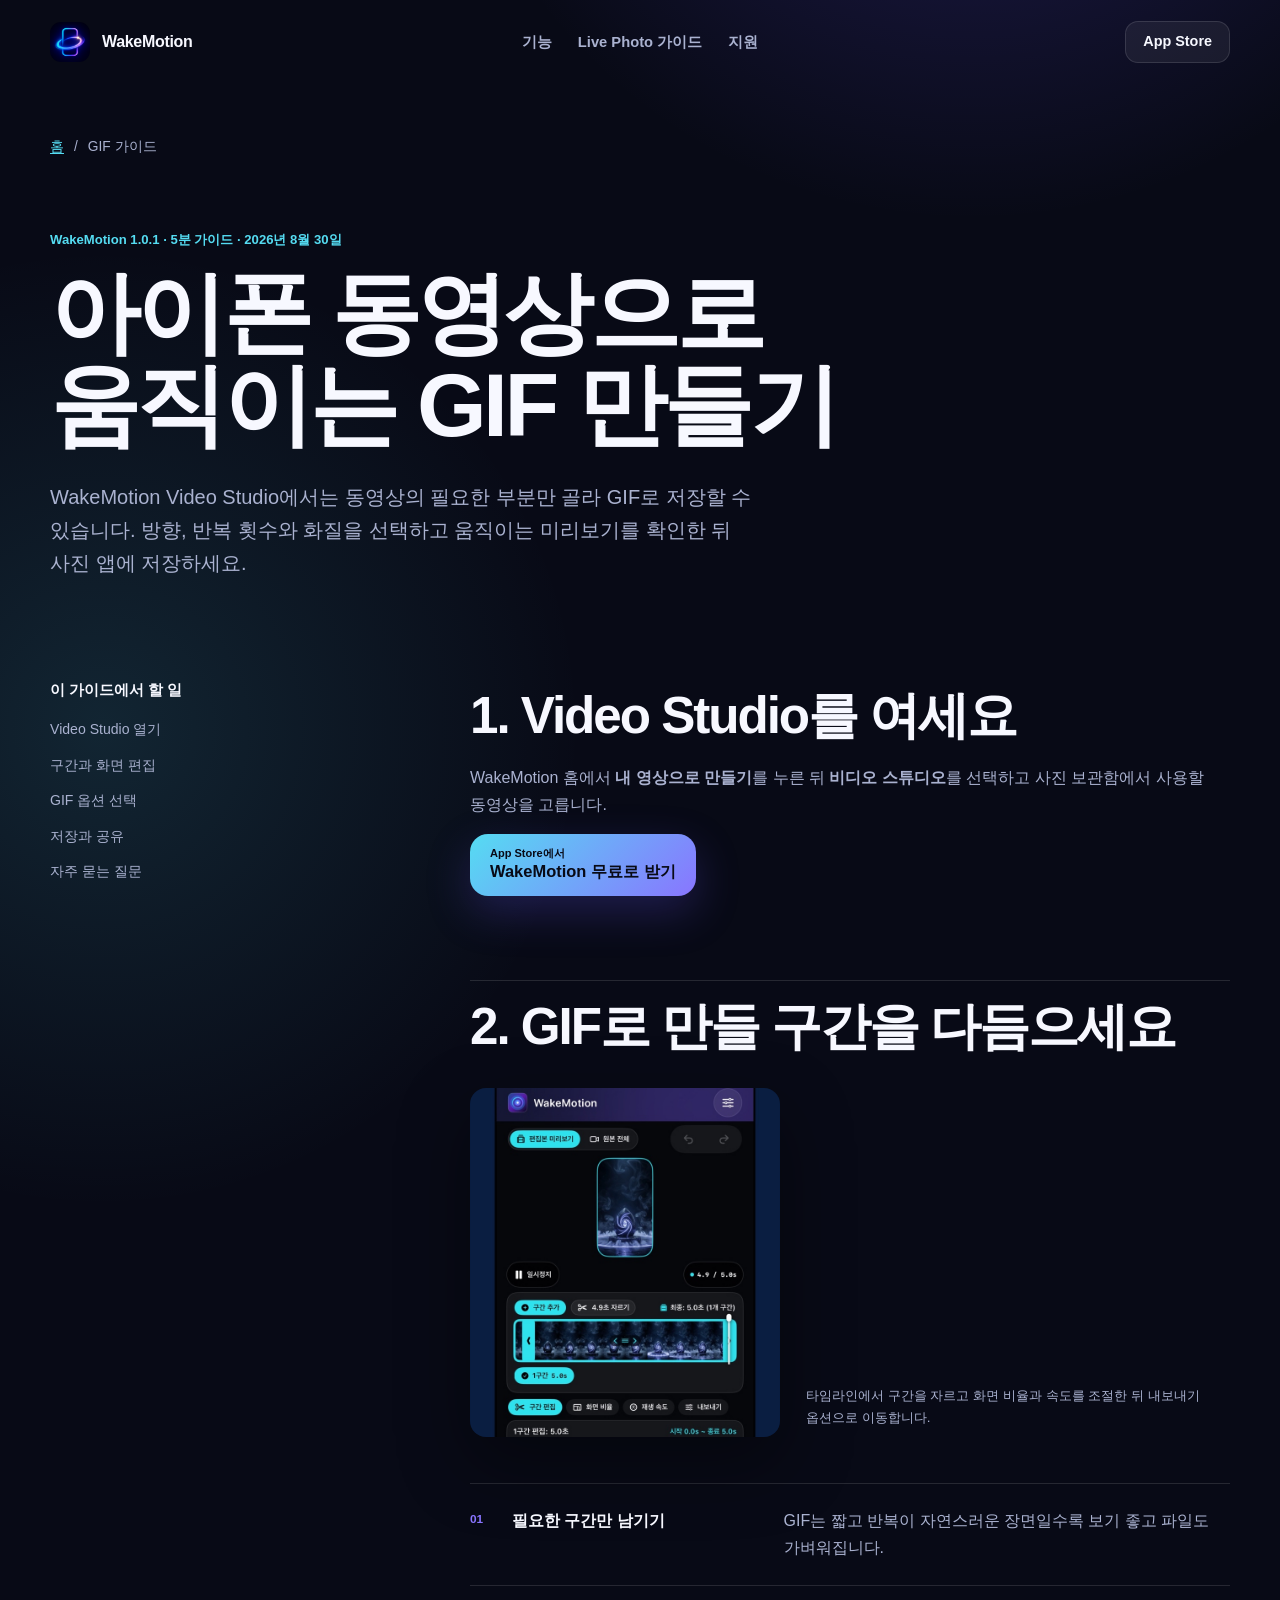
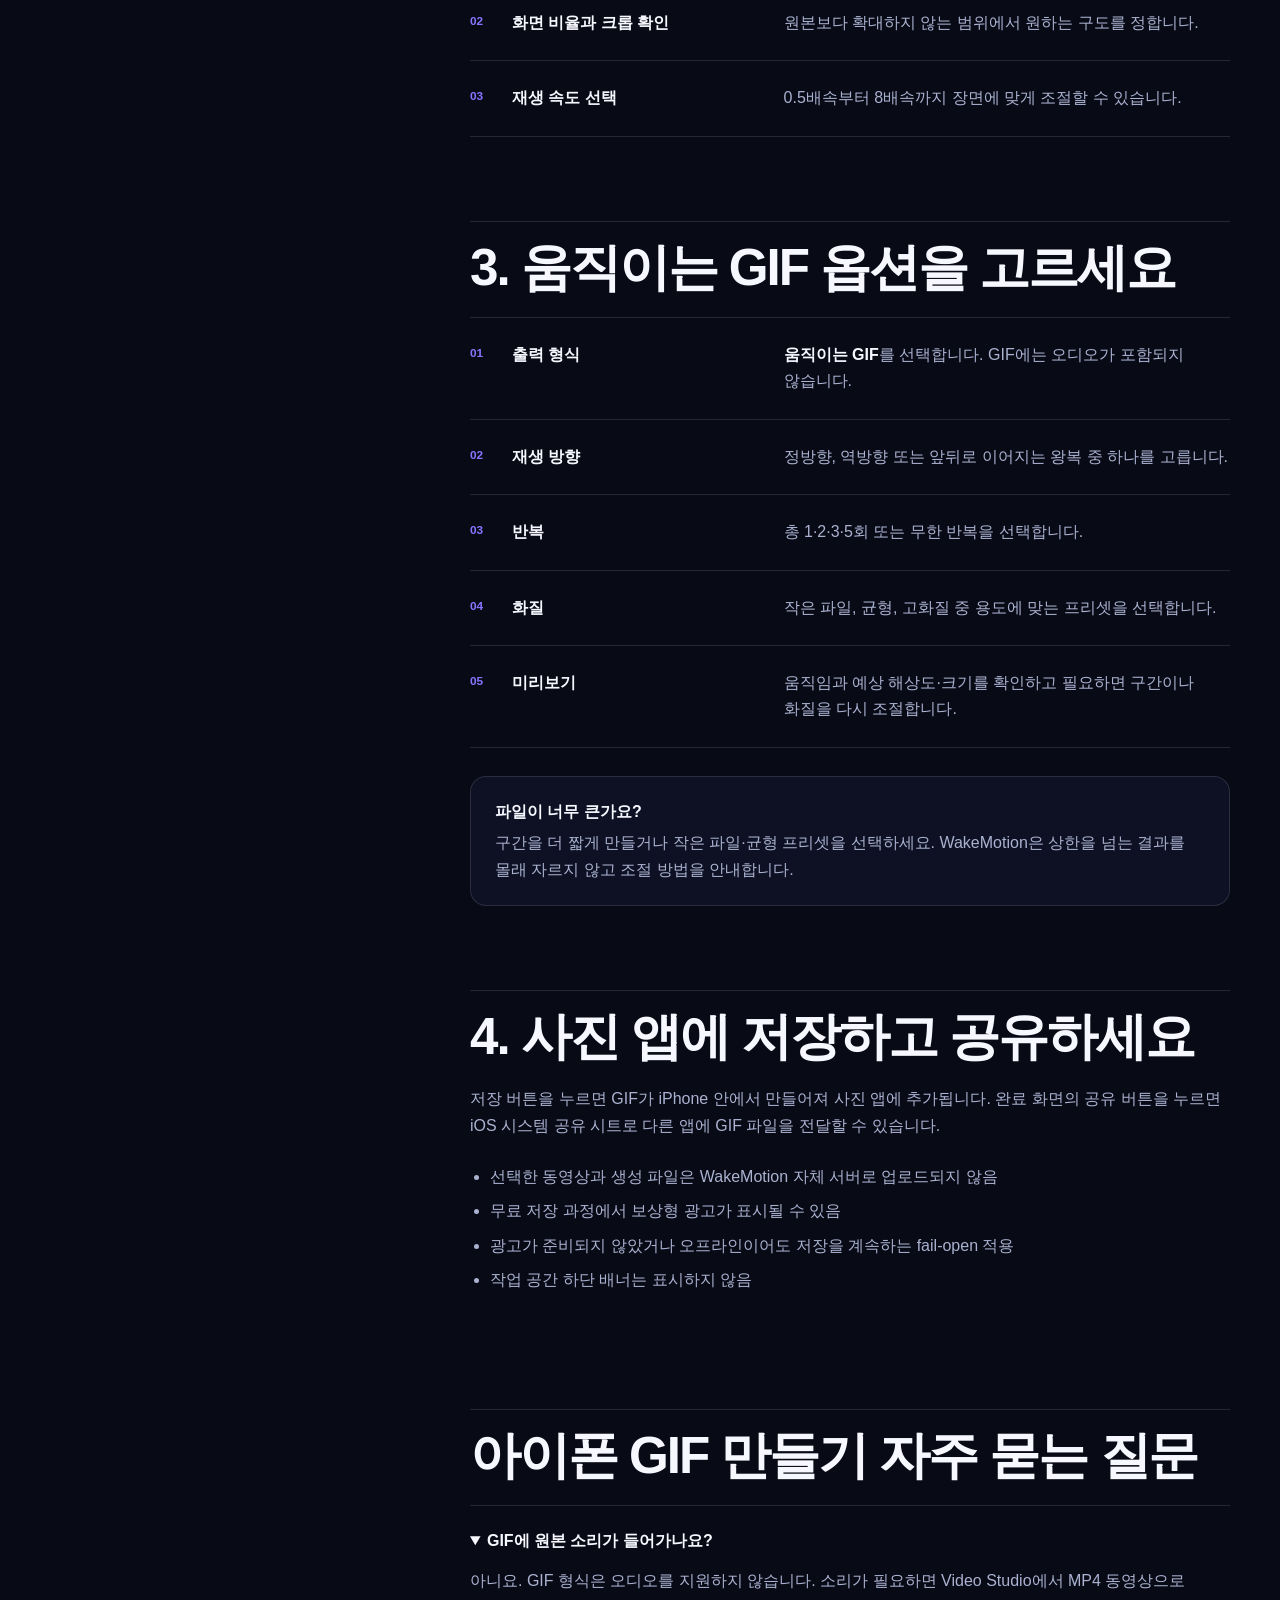
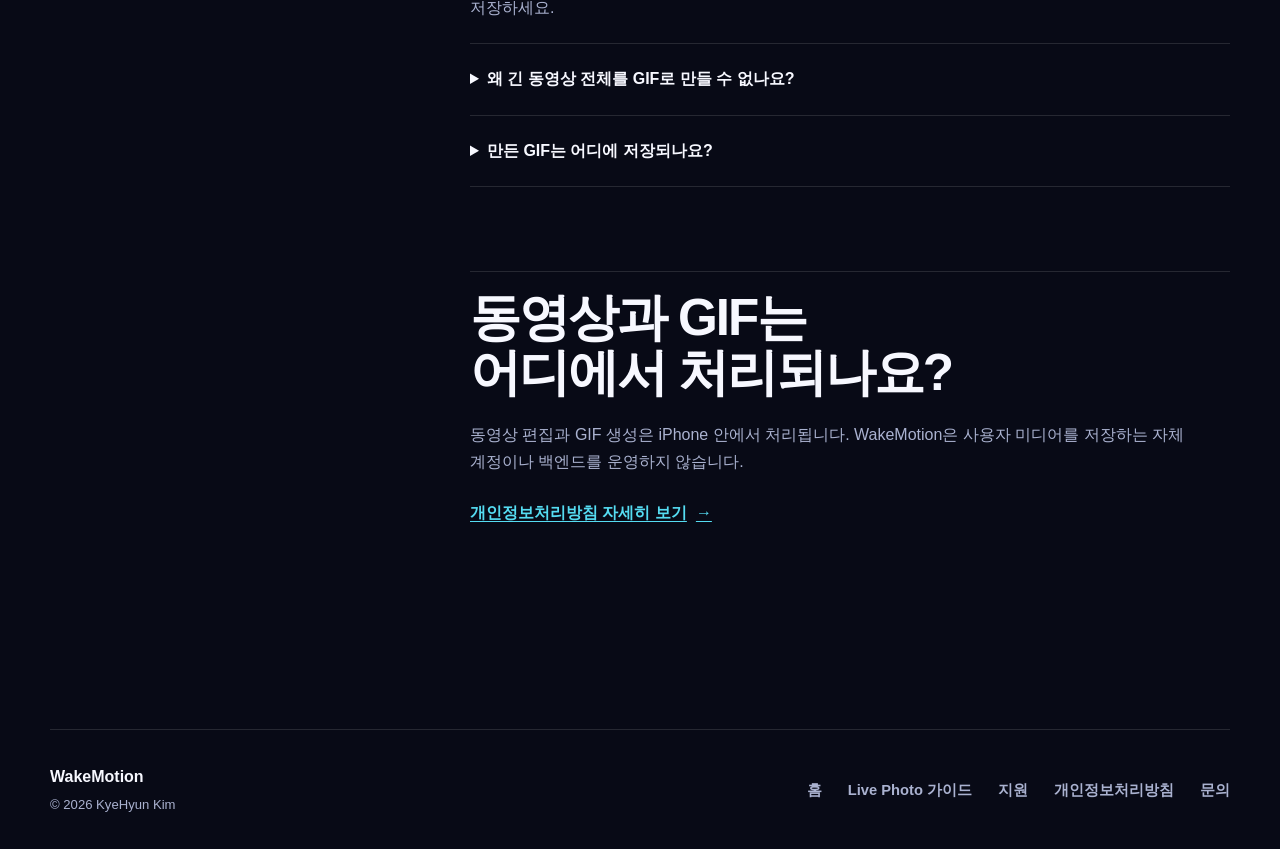
==== guides/video-to-gif.html @ 4be5a7e3 "Publish WakeMotion 1.0.1 GIF guide" ====
<!doctype html>
<html lang="ko">
<head>
  <meta charset="utf-8">
  <meta name="viewport" content="width=device-width, initial-scale=1">
  <meta name="description" content="아이폰 동영상을 움직이는 GIF로 만들고 사진 앱에 저장하는 방법을 알아보세요. WakeMotion에서 구간, 방향, 반복과 화질을 선택할 수 있습니다.">
  <meta name="theme-color" content="#090b18">
  <meta property="og:locale" content="ko_KR">
  <meta property="og:title" content="아이폰 동영상 GIF 만들기와 사진 앱 저장 방법">
  <meta property="og:description" content="동영상 선택부터 GIF 방향·반복·화질 설정과 사진 앱 저장까지, WakeMotion 5분 가이드">
  <meta property="og:type" content="article">
  <meta property="og:url" content="https://smark1024.github.io/guides/video-to-gif.html">
  <meta property="og:image" content="https://smark1024.github.io/assets/09-video-editing-tools.jpg?v=20260830-1">
  <meta name="twitter:card" content="summary_large_image">
  <title>아이폰 동영상 GIF 만들기와 사진 앱 저장 방법 | WakeMotion</title>
  <link rel="canonical" href="https://smark1024.github.io/guides/video-to-gif.html">
  <link rel="icon" href="../assets/wakemotion-icon.png">
  <link rel="stylesheet" href="../styles.css?v=20260829-3">
  <script type="application/ld+json">
  {
    "@context": "https://schema.org",
    "@type": "HowTo",
    "name": "아이폰 동영상으로 움직이는 GIF 만들기",
    "description": "WakeMotion Video Studio에서 아이폰 동영상의 구간, 방향, 반복과 화질을 선택해 GIF로 저장하는 과정",
    "totalTime": "PT5M",
    "tool": [{"@type": "HowToTool", "name": "WakeMotion 1.0.1 이상 iPhone 앱"}],
    "step": [
      {"@type": "HowToStep", "name": "Video Studio 열기", "text": "WakeMotion 홈에서 내 영상으로 만들기와 Video Studio를 차례로 선택합니다."},
      {"@type": "HowToStep", "name": "동영상 구간 편집", "text": "GIF로 만들 구간을 정하고 화면 비율과 속도를 조절합니다."},
      {"@type": "HowToStep", "name": "GIF 옵션 선택", "text": "움직이는 GIF를 고른 뒤 정방향, 역방향 또는 왕복과 반복 횟수, 화질을 선택합니다."},
      {"@type": "HowToStep", "name": "미리보기 확인", "text": "움직이는 미리보기와 예상 해상도, 파일 크기를 확인합니다."},
      {"@type": "HowToStep", "name": "사진 앱 저장", "text": "GIF를 사진 앱에 저장하고 필요하면 시스템 공유 시트로 전달합니다."}
    ]
  }
  </script>
</head>
<body class="guide-page">
  <a class="skip-link" href="#main">본문으로 건너뛰기</a>

  <header class="site-header">
    <a class="brand" href="../index.html" aria-label="WakeMotion 홈">
      <img src="../assets/wakemotion-icon.png" width="40" height="40" alt="">
      <span>WakeMotion</span>
    </a>
    <nav aria-label="주요 메뉴">
      <a href="../index.html#features">기능</a>
      <a href="video-to-live-photo.html">Live Photo 가이드</a>
      <a href="https://smark1024.github.io/wakemotion-support/">지원</a>
    </nav>
    <a class="store-link store-link--header" href="https://apps.apple.com/app/apple-store/id6801759823?pt=129313809&amp;ct=gif_update_101&amp;mt=8" aria-label="App Store에서 WakeMotion 보기">App Store</a>
  </header>

  <main id="main" class="guide-main">
    <nav class="breadcrumbs" aria-label="현재 위치">
      <a href="../index.html">홈</a><span aria-hidden="true">/</span><span>GIF 가이드</span>
    </nav>

    <article>
      <header class="guide-hero">
        <p class="guide-meta">WakeMotion 1.0.1 · 5분 가이드 · 2026년 8월 30일</p>
        <h1>아이폰 동영상으로 움직이는 GIF 만들기</h1>
        <p>WakeMotion Video Studio에서는 동영상의 필요한 부분만 골라 GIF로 저장할 수 있습니다. 방향, 반복 횟수와 화질을 선택하고 움직이는 미리보기를 확인한 뒤 사진 앱에 저장하세요.</p>
      </header>

      <div class="guide-layout">
        <aside class="guide-toc" aria-label="가이드 목차">
          <strong>이 가이드에서 할 일</strong>
          <ol>
            <li><a href="#start">Video Studio 열기</a></li>
            <li><a href="#edit">구간과 화면 편집</a></li>
            <li><a href="#options">GIF 옵션 선택</a></li>
            <li><a href="#save">저장과 공유</a></li>
            <li><a href="#faq">자주 묻는 질문</a></li>
          </ol>
        </aside>

        <div class="guide-content">
          <section id="start">
            <h2>1. Video Studio를 여세요</h2>
            <p>WakeMotion 홈에서 <strong>내 영상으로 만들기</strong>를 누른 뒤 <strong>비디오 스튜디오</strong>를 선택하고 사진 보관함에서 사용할 동영상을 고릅니다.</p>
            <a class="store-link store-link--primary guide-store-link" href="https://apps.apple.com/app/apple-store/id6801759823?pt=129313809&amp;ct=gif_update_101&amp;mt=8">
              <span class="store-link-kicker">App Store에서</span>
              <strong>WakeMotion 무료로 받기</strong>
            </a>
          </section>

          <section id="edit">
            <h2>2. GIF로 만들 구간을 다듬으세요</h2>
            <figure class="guide-figure guide-figure--wide">
              <img src="../assets/09-video-editing-tools.jpg?v=20260830-1" width="736" height="828" loading="lazy" alt="WakeMotion Video Studio에서 동영상 구간을 자르고 편집하는 화면">
              <figcaption>타임라인에서 구간을 자르고 화면 비율과 속도를 조절한 뒤 내보내기 옵션으로 이동합니다.</figcaption>
            </figure>
            <ol class="guide-steps">
              <li><strong>필요한 구간만 남기기</strong><span>GIF는 짧고 반복이 자연스러운 장면일수록 보기 좋고 파일도 가벼워집니다.</span></li>
              <li><strong>화면 비율과 크롭 확인</strong><span>원본보다 확대하지 않는 범위에서 원하는 구도를 정합니다.</span></li>
              <li><strong>재생 속도 선택</strong><span>0.5배속부터 8배속까지 장면에 맞게 조절할 수 있습니다.</span></li>
            </ol>
          </section>

          <section id="options">
            <h2>3. 움직이는 GIF 옵션을 고르세요</h2>
            <ol class="guide-steps">
              <li><strong>출력 형식</strong><span><strong>움직이는 GIF</strong>를 선택합니다. GIF에는 오디오가 포함되지 않습니다.</span></li>
              <li><strong>재생 방향</strong><span>정방향, 역방향 또는 앞뒤로 이어지는 왕복 중 하나를 고릅니다.</span></li>
              <li><strong>반복</strong><span>총 1·2·3·5회 또는 무한 반복을 선택합니다.</span></li>
              <li><strong>화질</strong><span>작은 파일, 균형, 고화질 중 용도에 맞는 프리셋을 선택합니다.</span></li>
              <li><strong>미리보기</strong><span>움직임과 예상 해상도·크기를 확인하고 필요하면 구간이나 화질을 다시 조절합니다.</span></li>
            </ol>
            <div class="guide-note"><strong>파일이 너무 큰가요?</strong><p>구간을 더 짧게 만들거나 작은 파일·균형 프리셋을 선택하세요. WakeMotion은 상한을 넘는 결과를 몰래 자르지 않고 조절 방법을 안내합니다.</p></div>
          </section>

          <section id="save">
            <h2>4. 사진 앱에 저장하고 공유하세요</h2>
            <p>저장 버튼을 누르면 GIF가 iPhone 안에서 만들어져 사진 앱에 추가됩니다. 완료 화면의 공유 버튼을 누르면 iOS 시스템 공유 시트로 다른 앱에 GIF 파일을 전달할 수 있습니다.</p>
            <ul class="check-list">
              <li>선택한 동영상과 생성 파일은 WakeMotion 자체 서버로 업로드되지 않음</li>
              <li>무료 저장 과정에서 보상형 광고가 표시될 수 있음</li>
              <li>광고가 준비되지 않았거나 오프라인이어도 저장을 계속하는 fail-open 적용</li>
              <li>작업 공간 하단 배너는 표시하지 않음</li>
            </ul>
          </section>

          <section id="faq">
            <h2>아이폰 GIF 만들기 자주 묻는 질문</h2>
            <details open>
              <summary>GIF에 원본 소리가 들어가나요?</summary>
              <p>아니요. GIF 형식은 오디오를 지원하지 않습니다. 소리가 필요하면 Video Studio에서 MP4 동영상으로 저장하세요.</p>
            </details>
            <details>
              <summary>왜 긴 동영상 전체를 GIF로 만들 수 없나요?</summary>
              <p>긴 GIF는 프레임 수와 파일 크기가 빠르게 커집니다. WakeMotion은 안정적인 온디바이스 처리를 위해 편집 결과를 최대 6초로 제한하고 예상 크기 상한을 확인합니다.</p>
            </details>
            <details>
              <summary>만든 GIF는 어디에 저장되나요?</summary>
              <p>iPhone 사진 앱에 저장됩니다. 저장 완료 화면에서 공유 시트를 열어 메시지나 지원하는 SNS 앱으로 전달할 수도 있습니다.</p>
            </details>
          </section>

          <section class="privacy-summary" aria-labelledby="privacy-title">
            <h2 id="privacy-title">동영상과 GIF는 어디에서 처리되나요?</h2>
            <p>동영상 편집과 GIF 생성은 iPhone 안에서 처리됩니다. WakeMotion은 사용자 미디어를 저장하는 자체 계정이나 백엔드를 운영하지 않습니다.</p>
            <a href="https://smark1024.github.io/wakemotion-support/privacy.html">개인정보처리방침 자세히 보기 <span aria-hidden="true">→</span></a>
          </section>
        </div>
      </div>
    </article>
  </main>

  <footer>
    <div class="footer-brand"><strong>WakeMotion</strong><span>© 2026 KyeHyun Kim</span></div>
    <nav aria-label="법률 및 지원">
      <a href="../index.html">홈</a>
      <a href="video-to-live-photo.html">Live Photo 가이드</a>
      <a href="https://smark1024.github.io/wakemotion-support/">지원</a>
      <a href="https://smark1024.github.io/wakemotion-support/privacy.html">개인정보처리방침</a>
      <a href="mailto:wakemotion.support@gmail.com">문의</a>
    </nav>
  </footer>
</body>
</html>
---- styles.css ----
:root {
  color-scheme: dark;
  --canvas: #080a16;
  --surface: #11152a;
  --surface-strong: #171c38;
  --text: #f7f8ff;
  --muted: #aab2d0;
  --line: rgba(255, 255, 255, 0.12);
  --cyan: #55dcf2;
  --violet: #8975ff;
  --violet-deep: #6653f2;
  --max: 1180px;
  --radius: 16px;
}

* { box-sizing: border-box; }

html {
  scroll-behavior: smooth;
  scroll-padding-top: 88px;
}

body {
  min-width: 320px;
  margin: 0;
  overflow-x: hidden;
  background:
    radial-gradient(circle at 76% -8%, rgba(104, 83, 255, 0.28), transparent 34rem),
    radial-gradient(circle at 8% 18%, rgba(85, 220, 242, 0.13), transparent 30rem),
    var(--canvas);
  color: var(--text);
  font-family: -apple-system, BlinkMacSystemFont, "Apple SD Gothic Neo", "Noto Sans KR", sans-serif;
  line-height: 1.65;
  word-break: keep-all;
}

img { display: block; max-width: 100%; height: auto; }
a { color: inherit; text-underline-offset: 0.18em; }
p, h1, h2, h3 { margin-top: 0; }
h1, h2, h3 { text-wrap: balance; }
p, li, a { overflow-wrap: anywhere; }

::selection {
  background: rgba(85, 220, 242, 0.28);
  color: var(--text);
}

* {
  scrollbar-color: var(--violet) var(--surface);
  scrollbar-width: thin;
}

.skip-link {
  position: fixed;
  z-index: 100;
  top: 8px;
  left: 8px;
  padding: 10px 14px;
  border-radius: 10px;
  background: white;
  color: #080a16;
  font-weight: 750;
  transform: translateY(-150%);
}

.skip-link:focus { transform: translateY(0); }

.site-header,
main,
footer {
  width: min(calc(100% - 40px), var(--max));
  margin-inline: auto;
}

.site-header {
  position: relative;
  z-index: 20;
  min-height: 84px;
  display: grid;
  grid-template-columns: 1fr auto 1fr;
  align-items: center;
  gap: 24px;
}

.brand {
  display: inline-flex;
  width: max-content;
  align-items: center;
  gap: 12px;
  font-weight: 780;
  letter-spacing: -0.02em;
  text-decoration: none;
}

.brand img { border-radius: 11px; }

.site-header nav,
footer nav {
  display: flex;
  align-items: center;
  gap: 26px;
}

.site-header nav a,
footer nav a,
.text-link {
  color: var(--muted);
  font-size: 0.92rem;
  font-weight: 650;
  text-decoration: none;
}

.site-header nav a:hover,
.site-header nav a:focus-visible,
footer nav a:hover,
footer nav a:focus-visible,
.text-link:hover,
.text-link:focus-visible { color: var(--text); }

.breadcrumbs a:hover,
.breadcrumbs a:focus-visible,
.privacy-summary a:hover,
.privacy-summary a:focus-visible { color: var(--text); }

.store-link {
  display: inline-flex;
  align-items: center;
  justify-content: center;
  text-decoration: none;
}

.store-link--header {
  justify-self: end;
  min-height: 42px;
  padding: 0 17px;
  border: 1px solid var(--line);
  border-radius: 13px;
  background: rgba(255, 255, 255, 0.06);
  font-size: 0.9rem;
  font-weight: 750;
}

.store-link--header:hover,
.store-link--header:focus-visible {
  border-color: rgba(85, 220, 242, 0.55);
  background: rgba(85, 220, 242, 0.1);
}

.store-link--primary {
  min-width: 206px;
  min-height: 62px;
  flex-direction: column;
  align-items: flex-start;
  padding: 10px 20px;
  border-radius: 18px;
  background: linear-gradient(135deg, var(--cyan), var(--violet));
  box-shadow: 0 16px 44px rgba(101, 83, 242, 0.25);
  color: #080a16;
}

.store-link--primary:hover,
.store-link--primary:focus-visible {
  background: linear-gradient(135deg, #7ee7f7, #a493ff);
  box-shadow: 0 20px 52px rgba(101, 83, 242, 0.34);
}

.store-link-kicker {
  font-size: 0.69rem;
  font-weight: 700;
  line-height: 1.2;
}

.store-link--primary strong {
  font-size: 1.03rem;
  line-height: 1.45;
}

.hero {
  min-height: 690px;
  display: grid;
  grid-template-columns: minmax(0, 0.93fr) minmax(420px, 0.87fr);
  align-items: center;
  gap: clamp(48px, 8vw, 110px);
  padding: 68px 0 92px;
}

.hero-copy { position: relative; z-index: 2; min-width: 0; }

h1 {
  max-width: 720px;
  margin-bottom: 27px;
  font-size: clamp(3.25rem, 7vw, 6.25rem);
  line-height: 0.99;
  letter-spacing: -0.04em;
}

h2 {
  margin-bottom: 20px;
  font-size: clamp(2.15rem, 4.2vw, 4.15rem);
  line-height: 1.08;
  letter-spacing: -0.04em;
}

h3 {
  margin-bottom: 12px;
  font-size: 1.22rem;
  line-height: 1.3;
  letter-spacing: -0.025em;
}

.hero-lead {
  max-width: 600px;
  margin-bottom: 31px;
  color: var(--muted);
  font-size: clamp(1.03rem, 2vw, 1.24rem);
}

.hero-route {
  width: max-content;
  max-width: 100%;
  margin-bottom: 18px;
  color: var(--cyan);
  font-size: 0.82rem;
  font-weight: 760;
}

.mobile-break { display: none; }

.hero-actions {
  display: flex;
  align-items: center;
  gap: 24px;
}

.hero-note {
  margin: 18px 0 0;
  color: #858fad;
  font-size: 0.8rem;
}

.hero-visual {
  position: relative;
  height: 650px;
  isolation: isolate;
}

.hero-visual::before {
  content: "";
  position: absolute;
  z-index: -1;
  inset: 14% 0 7% 7%;
  border-radius: 50%;
  background: rgba(100, 86, 255, 0.22);
  filter: blur(65px);
}

.phone-shot {
  position: absolute;
  margin: 0;
  overflow: hidden;
  border: 1px solid rgba(255, 255, 255, 0.18);
  border-radius: 34px;
  background: #11152a;
  box-shadow: 0 36px 90px rgba(0, 0, 0, 0.5);
}

.phone-shot img { width: 100%; height: 100%; object-fit: cover; }

.phone-shot--front {
  z-index: 2;
  width: min(79%, 365px);
  height: 100%;
  right: 0;
  top: 0;
}

.phone-shot--rear {
  z-index: 1;
  width: min(69%, 314px);
  height: 85%;
  left: 0;
  bottom: 1%;
  opacity: 0.64;
  transform: translateX(2%) rotate(-5deg);
}

.trust-row {
  display: grid;
  grid-template-columns: repeat(3, 1fr);
  border-block: 1px solid var(--line);
}

.trust-row p {
  min-height: 124px;
  display: flex;
  flex-direction: column;
  justify-content: center;
  margin: 0;
  padding: 25px 30px;
}

.trust-row p + p { border-left: 1px solid var(--line); }
.trust-row strong { margin-bottom: 4px; font-size: 0.98rem; }
.trust-row span { color: var(--muted); font-size: 0.86rem; }

.section { padding: 116px 0; }
.section-heading { max-width: 820px; margin-bottom: 48px; }
.section-heading > p:last-child { max-width: 660px; color: var(--muted); font-size: 1.03rem; }
.section-heading--compact { margin-bottom: 36px; }

.feature-grid {
  display: grid;
  grid-template-columns: repeat(3, 1fr);
  gap: 15px;
}

.feature-grid article {
  min-height: 210px;
  padding: 30px;
  border: 1px solid var(--line);
  border-radius: var(--radius);
  background: linear-gradient(145deg, rgba(23, 28, 56, 0.9), rgba(13, 17, 34, 0.74));
}

.feature-grid article:nth-child(2) { transform: translateY(24px); }
.feature-grid p { color: var(--muted); }

.spotlight {
  display: grid;
  grid-template-columns: minmax(300px, 0.78fr) minmax(0, 1fr);
  align-items: center;
  gap: clamp(52px, 9vw, 130px);
}

.spotlight-visual {
  max-width: 430px;
  justify-self: center;
  overflow: hidden;
  border: 1px solid var(--line);
  border-radius: 36px;
  box-shadow: 0 38px 90px rgba(0, 0, 0, 0.42);
}

.spotlight-copy > p:not(.eyebrow),
.spotlight-copy li { color: var(--muted); }
.spotlight-copy ul { margin: 28px 0 0; padding-left: 1.2rem; }
.spotlight-copy li + li { margin-top: 10px; }

.steps ol { margin: 0; padding: 0; border-top: 1px solid var(--line); list-style: none; }
.steps li { display: grid; grid-template-columns: 90px 1fr; gap: 20px; padding: 30px 0; border-bottom: 1px solid var(--line); }
.steps li > span { color: var(--violet); font-size: 0.78rem; font-weight: 850; letter-spacing: 0.14em; }
.steps strong { display: block; margin-bottom: 5px; font-size: 1.12rem; }
.steps p { max-width: 760px; margin: 0; color: var(--muted); }

.guide-callout {
  display: grid;
  grid-template-columns: minmax(0, 1fr) auto;
  align-items: end;
  gap: 48px;
  border-block: 1px solid var(--line);
}

.guide-callout h2 {
  max-width: 780px;
  margin-bottom: 14px;
  font-size: clamp(2rem, 4vw, 3.75rem);
}

.guide-callout p {
  max-width: 680px;
  margin: 0;
  color: var(--muted);
}

.guide-link {
  display: inline-flex;
  min-height: 48px;
  align-items: center;
  gap: 10px;
  color: var(--cyan);
  font-weight: 760;
  text-decoration-thickness: 1px;
}

.guide-link:hover,
.guide-link:focus-visible { color: var(--text); }

.faq-grid { display: grid; grid-template-columns: repeat(3, 1fr); gap: 14px; }
.faq details { padding: 25px; border: 1px solid var(--line); border-radius: 22px; background: rgba(17, 21, 42, 0.7); }
.faq summary { cursor: pointer; font-weight: 760; }
.faq details p { margin: 18px 0 0; color: var(--muted); font-size: 0.92rem; }
.faq details:hover { border-color: rgba(255, 255, 255, 0.22); }

.cta-panel {
  display: grid;
  grid-template-columns: auto 1fr auto;
  align-items: center;
  gap: 28px;
  margin: 34px 0 110px;
  padding: clamp(28px, 5vw, 52px);
  border: 1px solid var(--line);
  border-radius: var(--radius);
  background:
    radial-gradient(circle at 85% 0%, rgba(84, 220, 242, 0.18), transparent 25rem),
    linear-gradient(140deg, rgba(24, 29, 59, 0.96), rgba(13, 16, 33, 0.96));
}

.cta-panel img { border-radius: 22px; }
.cta-panel h2 { margin-bottom: 8px; font-size: clamp(1.75rem, 3vw, 2.75rem); }
.cta-panel p { margin: 0; color: var(--muted); }

footer {
  min-height: 120px;
  display: flex;
  align-items: center;
  justify-content: space-between;
  gap: 30px;
  border-top: 1px solid var(--line);
}

.footer-brand { display: flex; flex-direction: column; gap: 4px; }
.footer-brand span { color: var(--muted); font-size: 0.82rem; }

.guide-main { max-width: var(--max); }

.breadcrumbs {
  display: flex;
  align-items: center;
  gap: 10px;
  padding-top: 52px;
  color: var(--muted);
  font-size: 0.86rem;
}

.breadcrumbs a { color: var(--cyan); }

.guide-hero {
  max-width: 940px;
  padding: 70px 0 90px;
}

.guide-hero h1 {
  max-width: 940px;
  margin-bottom: 30px;
  font-size: clamp(3rem, 7vw, 6rem);
  line-height: 1.02;
}

.guide-hero > p:last-child {
  max-width: 720px;
  margin: 0;
  color: var(--muted);
  font-size: clamp(1.04rem, 2vw, 1.25rem);
}

.guide-meta {
  margin-bottom: 18px;
  color: var(--cyan);
  font-size: 0.82rem;
  font-weight: 720;
}

.guide-layout {
  display: grid;
  grid-template-columns: 220px minmax(0, 760px);
  justify-content: space-between;
  gap: clamp(54px, 9vw, 120px);
  padding-bottom: 110px;
}

.guide-toc {
  position: sticky;
  top: 28px;
  align-self: start;
  padding-top: 8px;
}

.guide-toc strong {
  display: block;
  margin-bottom: 14px;
  font-size: 0.92rem;
}

.guide-toc ol {
  margin: 0;
  padding: 0;
  list-style: none;
}

.guide-toc li + li { margin-top: 9px; }
.guide-toc a { color: var(--muted); font-size: 0.88rem; text-decoration: none; }
.guide-toc a:hover, .guide-toc a:focus-visible { color: var(--cyan); }

.guide-content > section {
  padding: 18px 0 84px;
  scroll-margin-top: 30px;
}

.guide-content > section + section { border-top: 1px solid var(--line); }

.guide-content h2 {
  margin-bottom: 22px;
  font-size: clamp(2rem, 4vw, 3.35rem);
}

.guide-content p,
.guide-content li { color: var(--muted); }

.guide-content ul,
.guide-content ol { padding-inline-start: 1.25rem; }

.check-list { margin: 25px 0 31px; }
.check-list li + li { margin-top: 8px; }

.guide-store-link { width: max-content; }

.guide-note {
  margin-top: 28px;
  padding: 22px 24px;
  border: 1px solid var(--line);
  border-radius: var(--radius);
  background: rgba(17, 21, 42, 0.7);
}

.guide-note p { margin: 5px 0 0; }

.guide-figure {
  display: grid;
  grid-template-columns: minmax(220px, 310px) minmax(0, 1fr);
  align-items: end;
  gap: 26px;
  margin: 34px 0 46px;
}

.guide-figure img {
  overflow: hidden;
  border-radius: 16px;
  box-shadow: 0 26px 70px rgba(0, 0, 0, 0.4);
}

.guide-figure figcaption {
  padding-bottom: 8px;
  color: var(--muted);
  font-size: 0.84rem;
}

.guide-steps {
  margin: 0;
  padding: 0 !important;
  border-top: 1px solid var(--line);
  list-style: none;
  counter-reset: guide-step;
}

.guide-steps li {
  position: relative;
  display: grid;
  grid-template-columns: minmax(180px, 0.55fr) minmax(0, 1fr);
  gap: 26px;
  padding: 24px 0 24px 42px;
  border-bottom: 1px solid var(--line);
  counter-increment: guide-step;
}

.guide-steps li::before {
  content: counter(guide-step, decimal-leading-zero);
  position: absolute;
  inset-inline-start: 0;
  top: 26px;
  color: var(--violet);
  font-size: 0.74rem;
  font-weight: 820;
}

.guide-steps strong { color: var(--text); }

.guide-content details {
  padding: 22px 0;
  border-top: 1px solid var(--line);
}

.guide-content details:last-child { border-bottom: 1px solid var(--line); }
.guide-content summary { cursor: pointer; color: var(--text); font-weight: 740; }
.guide-content details p { margin: 14px 0 0; }

.privacy-summary a {
  display: inline-flex;
  min-height: 44px;
  align-items: center;
  gap: 9px;
  color: var(--cyan);
  font-weight: 720;
}

a:focus-visible,
summary:focus-visible {
  outline: 3px solid var(--cyan);
  outline-offset: 4px;
}

@media (max-width: 900px) {
  .site-header { grid-template-columns: 1fr auto; }
  .site-header nav { display: none; }
  .hero { min-height: 0; grid-template-columns: 1fr; gap: 55px; padding-top: 74px; }
  .hero-copy { text-align: center; }
  .hero-lead { margin-inline: auto; }
  .hero-actions { justify-content: center; }
  .hero-visual { width: min(100%, 560px); margin-inline: auto; }
  .feature-grid { grid-template-columns: 1fr; }
  .feature-grid article { min-height: 0; }
  .feature-grid article:nth-child(2) { transform: none; }
  .spotlight { grid-template-columns: 1fr; }
  .spotlight-copy { order: -1; }
  .spotlight-visual { width: min(100%, 330px); }
  .guide-callout { grid-template-columns: 1fr; align-items: start; gap: 26px; }
  .faq-grid { grid-template-columns: 1fr; }
  .cta-panel { grid-template-columns: auto 1fr; }
  .cta-panel .store-link { grid-column: 1 / -1; justify-self: stretch; align-items: center; }
  .guide-layout { grid-template-columns: 1fr; gap: 44px; }
  .guide-toc { position: static; padding-bottom: 22px; border-bottom: 1px solid var(--line); }
  .guide-toc ol { display: flex; flex-wrap: wrap; gap: 8px 18px; }
  .guide-toc li + li { margin-top: 0; }
}

@media (max-width: 640px) {
  .site-header, main, footer { width: min(calc(100% - 28px), var(--max)); }
  .site-header { min-height: 70px; grid-template-columns: minmax(0, 1fr) auto; gap: 12px; }
  .brand img { width: 34px; height: 34px; }
  .store-link--header { min-height: 40px; padding-inline: 14px; }
  .hero { padding: 64px 0 70px; }
  h1 { max-width: 100%; font-size: clamp(2.65rem, 11.5vw, 3.5rem); text-wrap: wrap; }
  .mobile-break { display: inline; }
  .hero-lead { max-width: 100%; font-size: 1rem; }
  .hero-actions { flex-direction: column; }
  .hero-visual { height: 510px; }
  .phone-shot--front { width: 76%; }
  .phone-shot--rear { width: 62%; left: 2%; }
  .spotlight-visual {
    width: min(86vw, 320px);
    border-radius: 22px;
  }
  .spotlight-visual img {
    width: 100%;
    height: auto;
  }
  .trust-row { grid-template-columns: 1fr; }
  .trust-row p { min-height: 100px; padding-inline: 18px; }
  .trust-row p + p { border-left: 0; border-top: 1px solid var(--line); }
  .section { padding: 84px 0; }
  .feature-grid article { padding: 24px; }
  .steps li { grid-template-columns: 52px 1fr; }
  .cta-panel { grid-template-columns: 1fr; text-align: center; }
  .cta-panel img { margin-inline: auto; }
  .guide-hero { padding: 52px 0 70px; }
  .guide-hero h1 { font-size: clamp(2.65rem, 13vw, 4rem); }
  .guide-layout { padding-bottom: 72px; }
  .guide-content > section { padding-bottom: 66px; }
  .guide-figure { grid-template-columns: 1fr; }
  .guide-figure img { width: min(66vw, 260px); margin-inline: auto; }
  .guide-steps li { grid-template-columns: 1fr; gap: 6px; }
  .guide-store-link { width: 100%; align-items: center; }
  footer { min-height: 0; flex-direction: column; align-items: flex-start; padding: 34px 0 44px; }
  footer nav { flex-wrap: wrap; gap: 14px 22px; }
}

@media (prefers-reduced-motion: reduce) {
  html { scroll-behavior: auto; }
  *, *::before, *::after { transition-duration: 0.01ms !important; animation-duration: 0.01ms !important; }
}
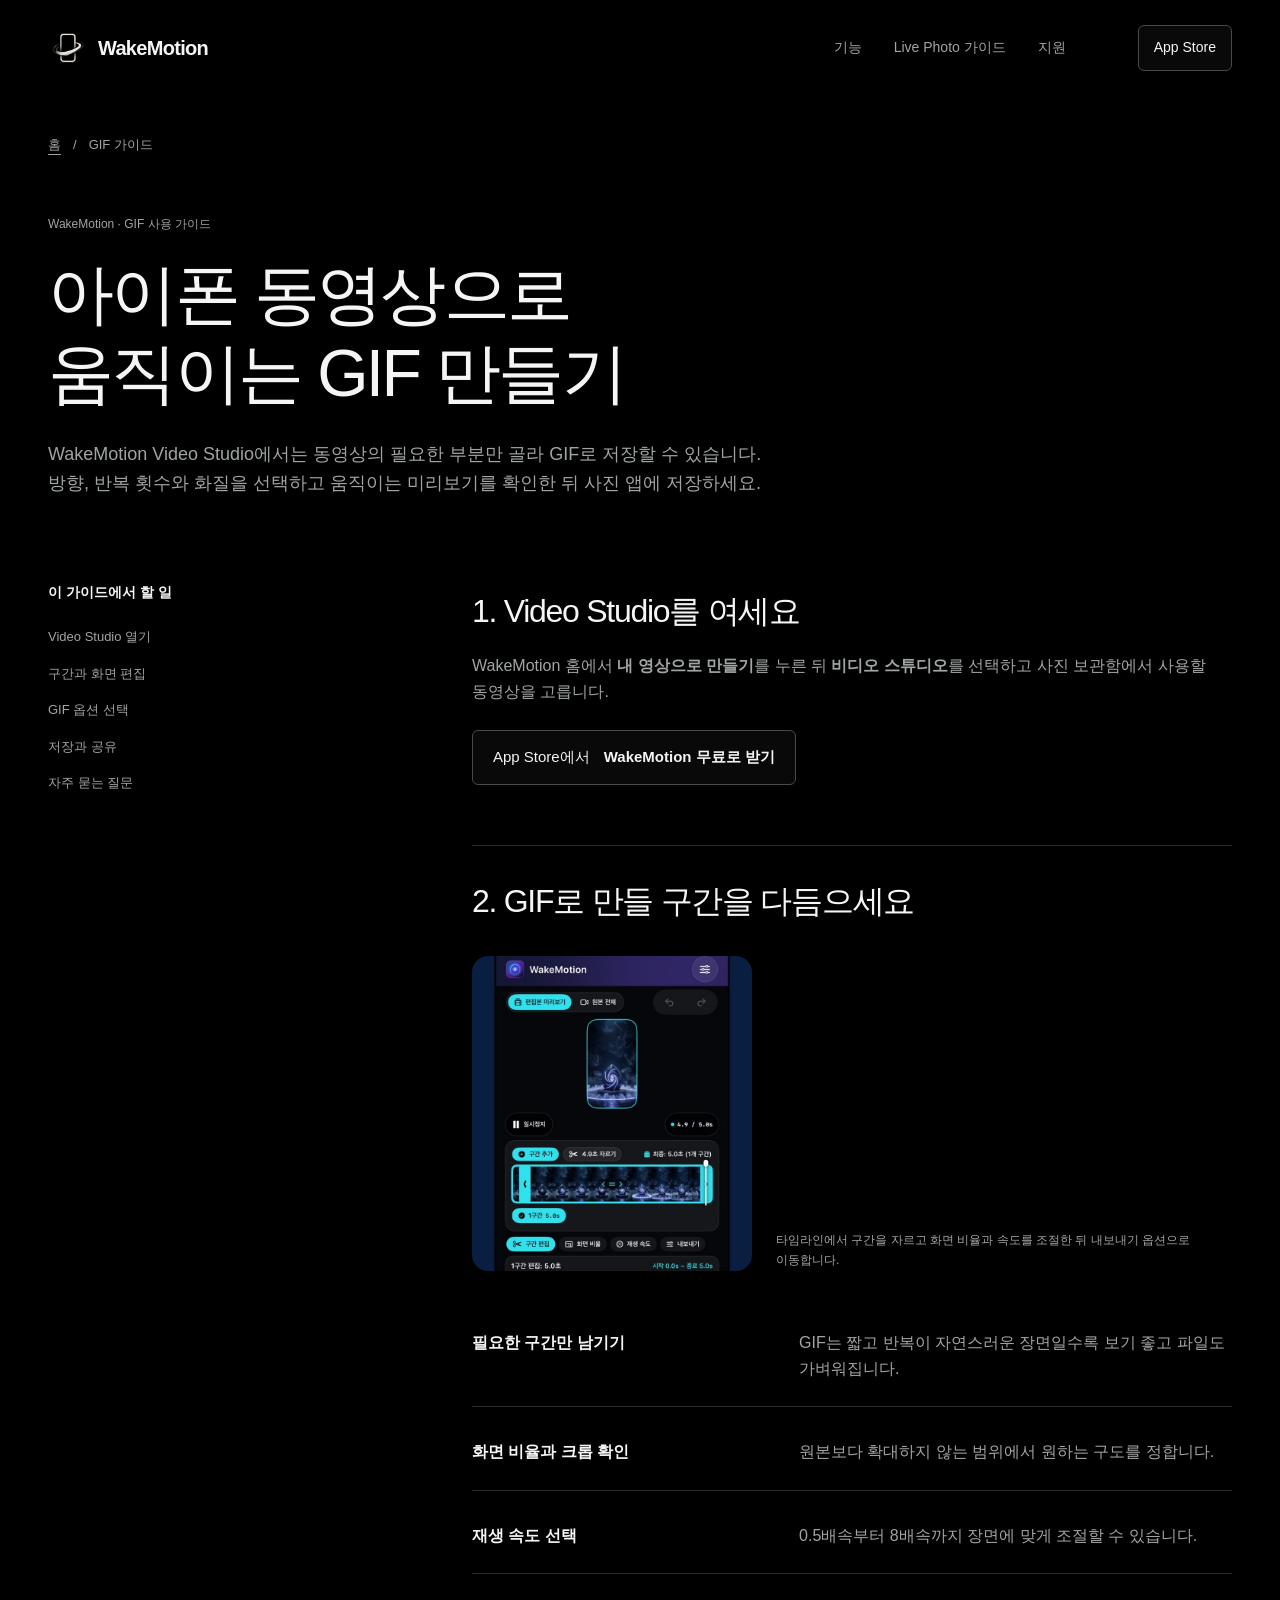
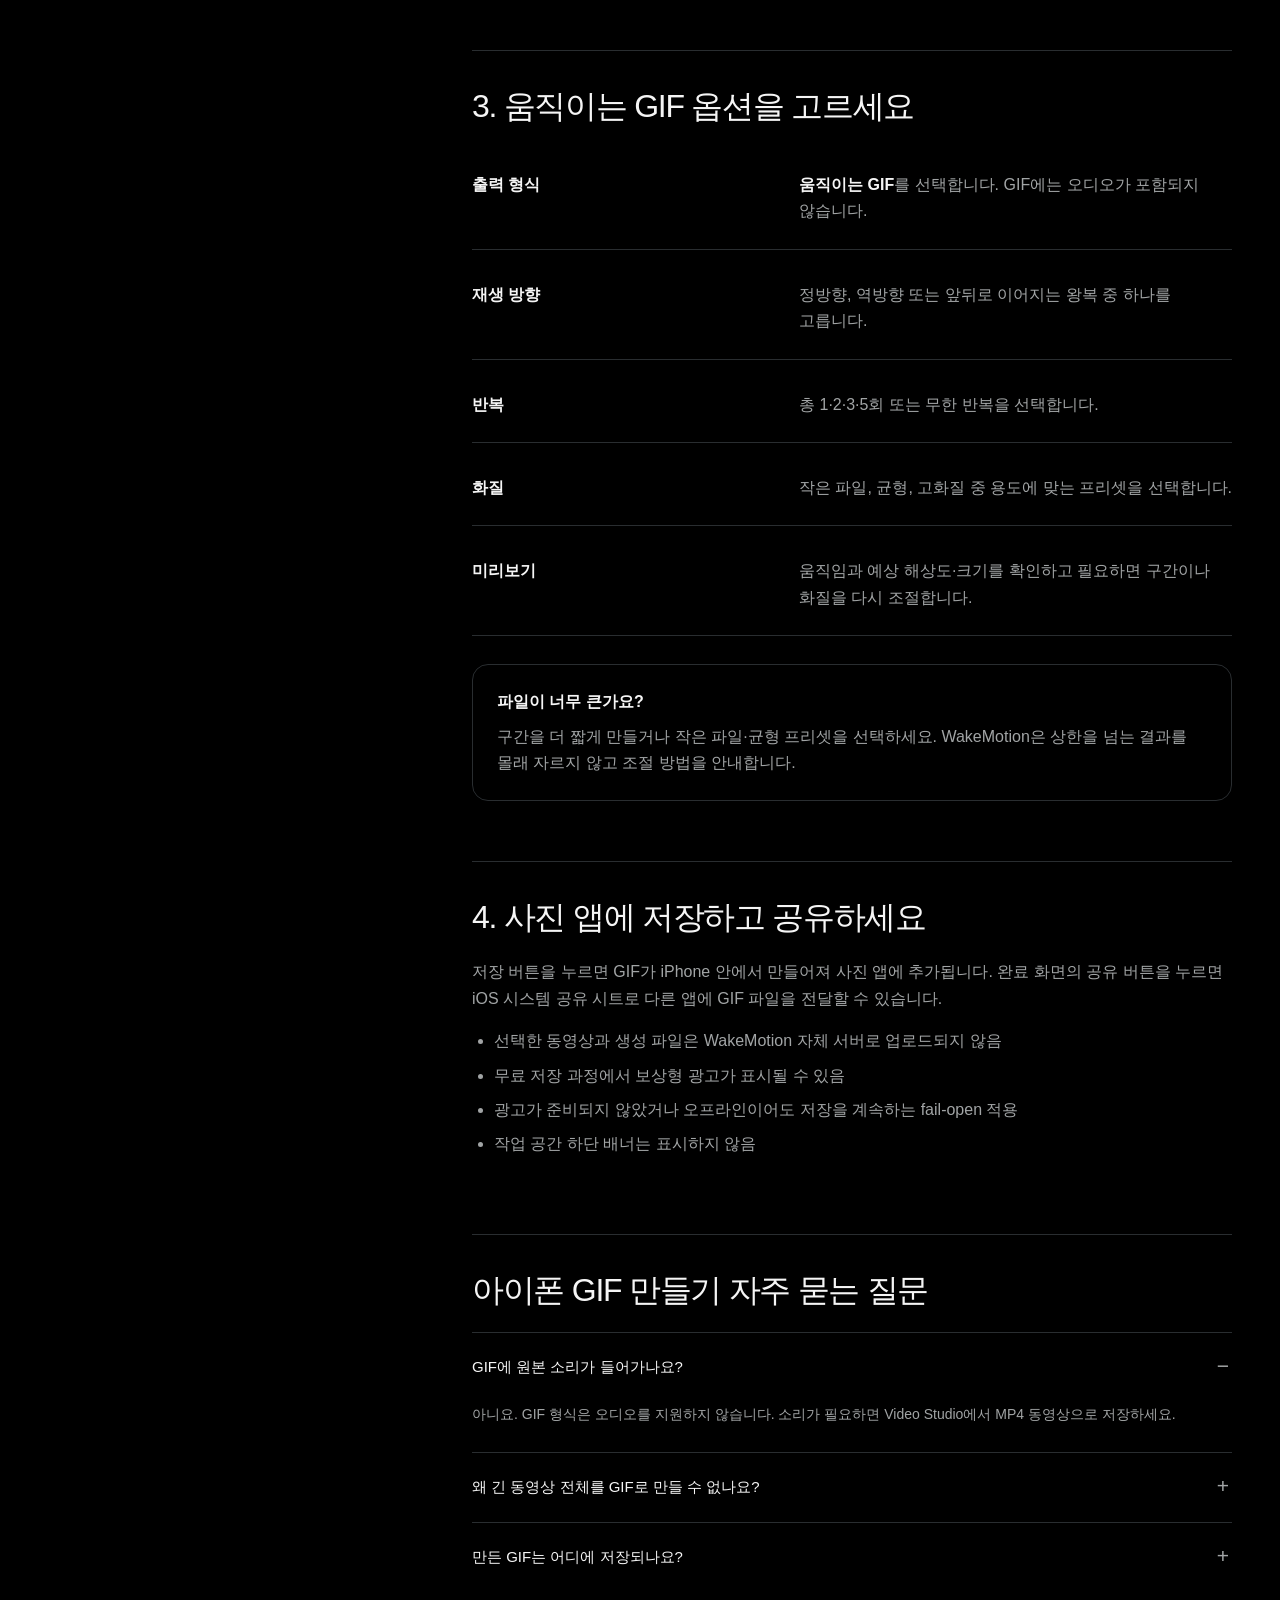
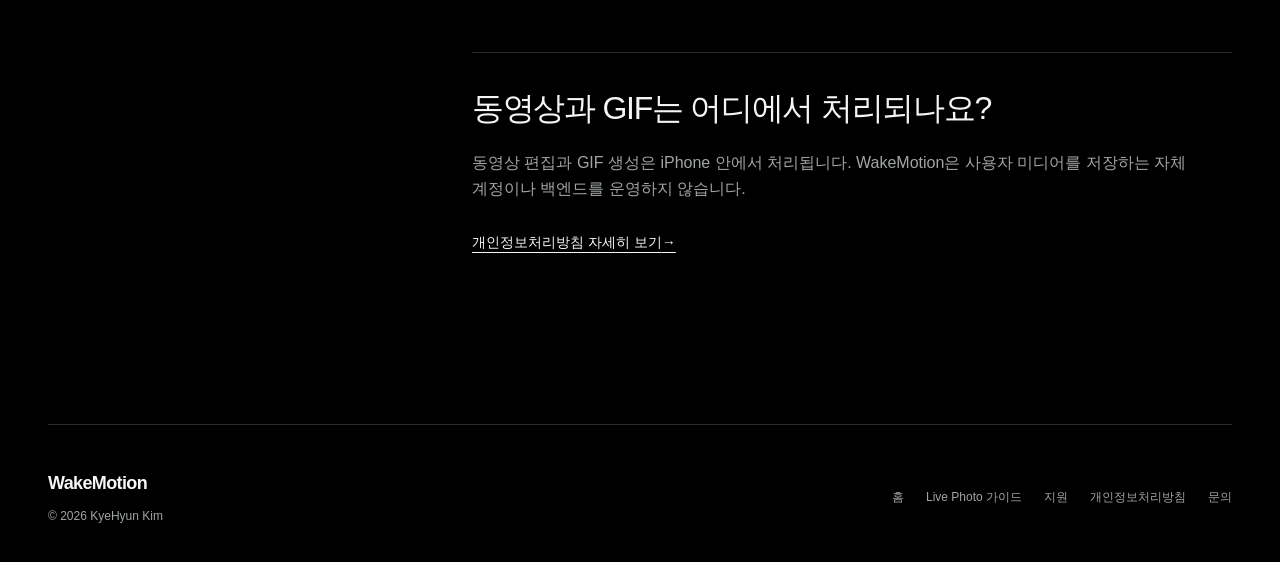
==== commit 9d405f7e: "Redesign WakeMotion site around Live Photo and 3D logo" ====
--- a/guides/video-to-gif.html
+++ b/guides/video-to-gif.html
@@ -4,7 +4,7 @@
   <meta charset="utf-8">
   <meta name="viewport" content="width=device-width, initial-scale=1">
   <meta name="description" content="아이폰 동영상을 움직이는 GIF로 만들고 사진 앱에 저장하는 방법을 알아보세요. WakeMotion에서 구간, 방향, 반복과 화질을 선택할 수 있습니다.">
-  <meta name="theme-color" content="#090b18">
+  <meta name="theme-color" content="#000000">
   <meta property="og:locale" content="ko_KR">
   <meta property="og:title" content="아이폰 동영상 GIF 만들기와 사진 앱 저장 방법">
   <meta property="og:description" content="동영상 선택부터 GIF 방향·반복·화질 설정과 사진 앱 저장까지, WakeMotion 5분 가이드">
@@ -14,8 +14,8 @@
   <meta name="twitter:card" content="summary_large_image">
   <title>아이폰 동영상 GIF 만들기와 사진 앱 저장 방법 | WakeMotion</title>
   <link rel="canonical" href="https://smark1024.github.io/guides/video-to-gif.html">
-  <link rel="icon" href="../assets/wakemotion-icon.png">
-  <link rel="stylesheet" href="../styles.css?v=20260829-3">
+  <link rel="icon" href="../assets/wakemotion-icon.png?v=20260922">
+  <link rel="stylesheet" href="../styles.css?v=20260922">
   <script type="application/ld+json">
   {
     "@context": "https://schema.org",
@@ -39,7 +39,7 @@
 
   <header class="site-header">
     <a class="brand" href="../index.html" aria-label="WakeMotion 홈">
-      <img src="../assets/wakemotion-icon.png" width="40" height="40" alt="">
+      <img src="../assets/wakemotion-icon.png?v=20260922" width="40" height="40" alt="">
       <span>WakeMotion</span>
     </a>
     <nav aria-label="주요 메뉴">
@@ -57,7 +57,7 @@
 
     <article>
       <header class="guide-hero">
-        <p class="guide-meta">WakeMotion 1.0.1 · 5분 가이드 · 2026년 8월 30일</p>
+        <p class="guide-meta">WakeMotion · GIF 사용 가이드</p>
         <h1>아이폰 동영상으로 움직이는 GIF 만들기</h1>
         <p>WakeMotion Video Studio에서는 동영상의 필요한 부분만 골라 GIF로 저장할 수 있습니다. 방향, 반복 횟수와 화질을 선택하고 움직이는 미리보기를 확인한 뒤 사진 앱에 저장하세요.</p>
       </header>
--- a/styles.css
+++ b/styles.css
@@ -1,669 +1,1547 @@
+@font-face {
+  font-family: WakeDisplay;
+  src: url(assets/fonts/gowun-batang-live-photo.ttf) format("truetype");
+  font-style: normal;
+  font-weight: 400;
+  font-display: swap;
+}
 :root {
   color-scheme: dark;
-  --canvas: #080a16;
-  --surface: #11152a;
-  --surface-strong: #171c38;
-  --text: #f7f8ff;
-  --muted: #aab2d0;
-  --line: rgba(255, 255, 255, 0.12);
-  --cyan: #55dcf2;
-  --violet: #8975ff;
-  --violet-deep: #6653f2;
-  --max: 1180px;
-  --radius: 16px;
-}
-
-* { box-sizing: border-box; }
-
+  --canvas:#000;
+  --surface:#090a0c;
+  --text:#f5f5f5;
+  --muted:#a1a4a5;
+  --line:#292d30;
+  --violet:#baa7ff;
+  --max:1200px;
+  --radius:16px;
+}
+* {
+  box-sizing: border-box;
+  scrollbar-color: #464a4d #000;
+  scrollbar-width: thin;
+}
 html {
   scroll-behavior: smooth;
-  scroll-padding-top: 88px;
-}
-
+  scroll-padding-top: 35px;
+}
 body {
+  margin: 0;
   min-width: 320px;
-  margin: 0;
-  overflow-x: hidden;
-  background:
-    radial-gradient(circle at 76% -8%, rgba(104, 83, 255, 0.28), transparent 34rem),
-    radial-gradient(circle at 8% 18%, rgba(85, 220, 242, 0.13), transparent 30rem),
-    var(--canvas);
+  background: var(--canvas);
   color: var(--text);
-  font-family: -apple-system, BlinkMacSystemFont, "Apple SD Gothic Neo", "Noto Sans KR", sans-serif;
+  font-family:
+    -apple-system,
+    BlinkMacSystemFont,
+    "Apple SD Gothic Neo",
+    "Noto Sans KR",
+    sans-serif;
   line-height: 1.65;
   word-break: keep-all;
 }
-
-img { display: block; max-width: 100%; height: auto; }
-a { color: inherit; text-underline-offset: 0.18em; }
-p, h1, h2, h3 { margin-top: 0; }
-h1, h2, h3 { text-wrap: balance; }
-p, li, a { overflow-wrap: anywhere; }
-
+img {
+  display: block;
+  max-width: 100%;
+  height: auto;
+}
+a {
+  color: inherit;
+  text-underline-offset: 5px;
+}
+button,
+input {
+  font: inherit;
+}
+button,
+a,
+input,
+summary {
+  -webkit-tap-highlight-color: transparent;
+}
+button {
+  color: inherit;
+}
+p,
+h1,
+h2,
+h3,
+figure {
+  margin: 0;
+}
+h1,
+h2,
+h3 {
+  text-wrap: balance;
+}
+p,
+li {
+  overflow-wrap: anywhere;
+}
+svg {
+  width: 22px;
+  height: 22px;
+  fill: none;
+  stroke: currentColor;
+  stroke-width: 1.5;
+  stroke-linecap: round;
+  stroke-linejoin: round;
+  flex-shrink: 0;
+}
 ::selection {
-  background: rgba(85, 220, 242, 0.28);
-  color: var(--text);
-}
-
-* {
-  scrollbar-color: var(--violet) var(--surface);
-  scrollbar-width: thin;
-}
-
+  background: #baa7ff;
+  color: #000;
+}
+a:focus-visible,
+button:focus-visible,
+input:focus-visible,
+summary:focus-visible {
+  outline: 2px solid var(--violet);
+  outline-offset: 5px;
+}
 .skip-link {
   position: fixed;
   z-index: 100;
-  top: 8px;
-  left: 8px;
-  padding: 10px 14px;
-  border-radius: 10px;
-  background: white;
-  color: #080a16;
-  font-weight: 750;
-  transform: translateY(-150%);
-}
-
-.skip-link:focus { transform: translateY(0); }
-
+  top: 10px;
+  left: 10px;
+  background: #fff;
+  color: #000;
+  padding: 12px 20px;
+  transform: translateY(-160%);
+}
+.skip-link:focus {
+  transform: translateY(0);
+}
 .site-header,
 main,
 footer {
-  width: min(calc(100% - 40px), var(--max));
+  width: min(calc(100% - 96px), var(--max));
   margin-inline: auto;
 }
-
 .site-header {
-  position: relative;
-  z-index: 20;
-  min-height: 84px;
-  display: grid;
-  grid-template-columns: 1fr auto 1fr;
-  align-items: center;
-  gap: 24px;
-}
-
+  height: 96px;
+  display: flex;
+  align-items: center;
+  justify-content: space-between;
+  gap: 32px;
+}
 .brand {
   display: inline-flex;
-  width: max-content;
-  align-items: center;
+  align-items: center;
+  gap: 10px;
+  text-decoration: none;
+  font-size: 20px;
+  font-weight: 650;
+  letter-spacing: -.035em;
+}
+.brand img {
+  border-radius: 9px;
+}
+.site-header nav {
+  display: flex;
+  gap: 32px;
+  margin-left: auto;
+  margin-right: 40px;
+}
+.site-header nav a {
+  font-size: 14px;
+  text-decoration: none;
+  color: var(--muted);
+  padding-block: 12px;
+}
+.site-header nav a:hover {
+  color: #fff;
+}
+.store-link {
+  display: inline-flex;
+  align-items: center;
+  justify-content: center;
+  gap: 14px;
+  min-height: 44px;
+  padding: 10px 17px;
+  border: 1px solid #47494e;
+  border-radius: 6px;
+  text-decoration: none;
+  font-size: 14px;
+  background: #090909;
+  transition: border-color .15s ease, background .15s ease;
+  white-space: nowrap;
+}
+.store-link:hover {
+  background: #171717;
+  border-color: #b1b1b1;
+}
+.store-link--header {
+  padding-inline: 15px;
+}
+.store-link--header svg {
+  width: 16px;
+  height: 16px;
+}
+.store-link--primary {
+  min-height: 54px;
+  padding: 14px 20px;
+  font-size: 15px;
+}
+.store-link--primary > svg:first-child {
+  width: 19px;
+  height: 22px;
+}
+.hero {
+  min-height: 596px;
+  display: grid;
+  grid-template-columns: 1fr 1.08fr;
+  align-items: center;
+  position: relative;
+  padding: 48px 0 54px;
+  gap: 0;
+}
+.hero-copy {
+  z-index: 2;
+  padding-bottom: 12px;
+}
+.hero h1 {
+  font-family:
+    WakeDisplay,
+    "Apple SD Gothic Neo",
+    serif;
+  font-size: clamp(52px, 6.2vw, 84px);
+  line-height: 1.18;
+  font-weight: 400;
+  letter-spacing: -.04em;
+  white-space: nowrap;
+}
+.hero-lead {
+  font-size: 17px;
+  line-height: 1.9;
+  color: var(--muted);
+  margin: 30px 0 28px;
+}
+.hero-note {
+  font-size: 12px;
+  color: var(--muted);
+  margin-top: 16px;
+}
+.hero-art {
+  position: relative;
+  width: 100%;
+  margin-left: 0;
+  height: 510px;
+  align-self: center;
+  min-width: 0;
+  isolation: isolate;
+}
+.hero-art canvas {
+  display: block;
+  width: 100%;
+  height: 100%;
+  position: relative;
+  z-index: 1;
+  opacity: 0;
+  transition: opacity .6s ease;
+}
+.hero-art.is-ready canvas {
+  opacity: 1;
+}
+.hero-art figcaption {
+  position: absolute;
+  bottom: 0;
+  left: 13%;
+  right: 6%;
+  display: flex;
+  align-items: center;
+  justify-content: space-between;
   gap: 12px;
-  font-weight: 780;
-  letter-spacing: -0.02em;
+  font-size: 12px;
+  color: var(--muted);
+  z-index: 3;
+}
+.hero-art button {
+  display: flex;
+  align-items: center;
+  gap: 7px;
+  background: #000;
+  border: 0;
+  min-height: 44px;
+  font-size: 12px;
+  cursor: pointer;
+  padding: 0 8px;
+}
+.hero-art button[hidden] {
+  display: none;
+}
+.hero-art button svg {
+  width: 16px;
+  height: 16px;
+}
+.scene-fallback {
+  position: absolute;
+  inset: 22px 32px 45px;
+  perspective: 1000px;
+  transition: opacity .4s ease;
+}
+.scene-fallback > div {
+  position: absolute;
+  width: 42%;
+  height: 80%;
+  left: 24%;
+  top: 6%;
+  border: 6px solid #343638;
+  border-radius: 18px;
+  background-image: url(assets/photo-sequence.jpg);
+  background-size: 300% 100%;
+  background-position: 50% 50%;
+  transform: rotateY(-26deg) rotateZ(7deg);
+}
+.scene-fallback > div:first-child {
+  transform: translateX(-36%) translateY(-1%) rotateY(-30deg) rotateZ(-12deg);
+  background-position: 0% 50%;
+  filter: brightness(.45);
+}
+.scene-fallback > div:last-child {
+  transform: translateX(35%) translateY(8%) rotateY(-24deg) rotateZ(16deg);
+  background-position: 100% 50%;
+  filter: brightness(.55);
+}
+.scene-fallback > div:nth-child(2) {
+  z-index: 2;
+}
+.is-ready .scene-fallback {
+  opacity: 0;
+}
+.intro-line {
+  display: flex;
+  align-items: center;
+  justify-content: space-between;
+  padding: 22px 0;
+  color: var(--muted);
+  font-size: 13px;
+}
+.intro-line a {
+  width: 44px;
+  height: 44px;
+  display: grid;
+  place-items: center;
+}
+.intro-line svg {
+  width: 18px;
+  height: 18px;
+}
+.feature-index {
+  display: grid;
+  grid-template-columns: repeat(3, 1fr);
+  border-block: 1px solid var(--line);
+  scroll-margin-top: 32px;
+}
+.feature-index a {
+  position: relative;
+  display: flex;
+  flex-direction: column;
+  padding: 30px 28px;
   text-decoration: none;
-}
-
-.brand img { border-radius: 11px; }
-
-.site-header nav,
+  transition: background .15s ease;
+}
+.feature-index a:first-child {
+  padding-left: 0;
+}
+.feature-index a + a {
+  border-left: 1px solid var(--line);
+}
+.feature-index a:hover {
+  background: #080808;
+}
+.feature-index span {
+  font-size: 13px;
+  color: var(--muted);
+  margin-bottom: 5px;
+}
+.feature-index strong {
+  font-size: 21px;
+  font-weight: 500;
+  letter-spacing: -.025em;
+}
+.feature-index svg {
+  position: absolute;
+  right: 28px;
+  top: 50%;
+  width: 18px;
+  height: 18px;
+  color: #a1a4a5;
+}
+.feature-section {
+  display: grid;
+  grid-template-columns: 1fr 1fr;
+  gap: 100px;
+  padding-block: 150px;
+  align-items: center;
+}
+.feature-copy {
+  padding-right: 15px;
+}
+h2 {
+  font-size: clamp(32px, 4vw, 52px);
+  font-weight: 450;
+  line-height: 1.25;
+  letter-spacing: -.04em;
+}
+h3 {
+  font-size: 20px;
+  font-weight: 500;
+  letter-spacing: -.025em;
+}
+.feature-copy > p,
+.studio-copy > p {
+  font-size: 17px;
+  color: var(--muted);
+  margin: 25px 0 30px;
+  line-height: 1.9;
+}
+.text-link {
+  display: inline-flex;
+  align-items: center;
+  gap: 12px;
+  min-height: 44px;
+  font-size: 14px;
+  text-decoration: none;
+  color: #eee;
+}
+.text-link:hover {
+  text-decoration: underline;
+}
+.text-link > span {
+  font-size: 18px;
+  color: var(--muted);
+}
+.spec-list {
+  margin: 32px 0 26px;
+}
+.spec-list > div {
+  padding-block: 18px;
+  border-top: 1px solid var(--line);
+}
+.spec-list dt {
+  font-size: 15px;
+  color: #eee;
+}
+.spec-list dd {
+  margin: 3px 0 0;
+  color: var(--muted);
+  font-size: 14px;
+}
+.fade-demo {
+  border: 1px solid var(--line);
+  border-radius: 16px;
+  overflow: hidden;
+  background: #070707;
+  max-width: 480px;
+  width: 100%;
+  justify-self: end;
+}
+.demo-top {
+  padding: 20px 24px;
+  display: flex;
+  align-items: center;
+  justify-content: space-between;
+  font-size: 13px;
+}
+.demo-tag {
+  color: var(--violet);
+  font-size: 12px;
+}
+.fade-stage {
+  position: relative;
+  aspect-ratio: 1.16;
+  margin-inline: 24px;
+  overflow: hidden;
+  border-radius: 6px;
+  background: #111;
+}
+.fade-image {
+  position: absolute;
+  inset: 0;
+  background-image: url(assets/photo-sequence.jpg);
+  background-size: 300% auto;
+  background-position: 0% 41%;
+}
+.fade-image--two {
+  background-position: 50% 41%;
+  opacity: 0;
+}
+.fade-image--three {
+  background-position: 100% 41%;
+  opacity: 0;
+}
+.frame-count {
+  position: absolute;
+  bottom: 16px;
+  left: 16px;
+  font-size: 12px;
+  font-variant-numeric: tabular-nums;
+  background: #000b;
+  padding: 4px 9px;
+  border-radius: 4px;
+}
+.fade-controls {
+  padding: 23px 24px 0;
+  display: grid;
+  grid-template-columns: 1fr auto;
+  align-items: center;
+}
+.fade-controls label {
+  font-size: 13px;
+}
+.fade-controls output {
+  font-size: 11px;
+  color: var(--muted);
+}
+input[type=range] {
+  width: 100%;
+  margin: 12px 0 18px;
+  grid-column: 1/-1;
+  accent-color: #baa7ff;
+  cursor: ew-resize;
+  height: 26px;
+  min-width: 0;
+}
+.strip {
+  display: flex;
+  gap: 8px;
+  grid-column: 1/-1;
+}
+.strip span {
+  height: 40px;
+  width: 30px;
+  background-image: url(assets/photo-sequence.jpg);
+  background-size: 300% 100%;
+  border: 1px solid #666;
+  border-radius: 3px;
+  opacity: .6;
+}
+.strip span:nth-child(2) {
+  background-position: 50% 50%;
+}
+.strip span:nth-child(3) {
+  background-position: 100% 50%;
+}
+.demo-caption {
+  font-size: 11px;
+  color: var(--muted);
+  padding: 14px 24px 19px;
+}
+.live-section {
+  padding: 36px 0 130px;
+}
+.live-copy {
+  text-align: center;
+  margin-bottom: 68px;
+}
+.live-copy p {
+  color: var(--muted);
+  font-size: 17px;
+  line-height: 1.9;
+  margin: 24px 0 14px;
+}
+.live-proof {
+  display: grid;
+  grid-template-columns: 1fr 1fr;
+  gap: 100px;
+  max-width: 860px;
+  margin: auto;
+  align-items: center;
+}
+.product-shot {
+  max-width: 310px;
+  justify-self: end;
+  border: 1px solid var(--line);
+  border-radius: 20px;
+  overflow: hidden;
+}
+.live-details > div + div {
+  margin-top: 34px;
+}
+.live-details p {
+  color: var(--muted);
+  font-size: 14px;
+  margin-top: 9px;
+  line-height: 1.85;
+}
+.live-details .compat-note {
+  font-size: 12px;
+  margin-top: 36px;
+  padding-top: 24px;
+  border-top: 1px solid var(--line);
+}
+.studio-section {
+  display: grid;
+  grid-template-columns: 1fr 1fr;
+  gap: 96px;
+  align-items: center;
+  border-top: 1px solid var(--line);
+  padding-block: 100px;
+}
+.studio-proof {
+  max-width: 310px;
+  justify-self: end;
+  width: 100%;
+  border: 1px solid var(--line);
+  border-radius: 16px;
+  overflow: hidden;
+  background: #080808;
+}
+.studio-proof img {
+  width: 100%;
+  height: auto;
+}
+.studio-proof figcaption {
+  font-size: 12px;
+  padding: 17px 24px;
+  color: var(--muted);
+}
+.privacy-section {
+  display: grid;
+  grid-template-columns: 120px 1fr;
+  gap: 30px;
+  padding: 70px 0;
+  border-block: 1px solid var(--line);
+  align-items: center;
+}
+.privacy-icon {
+  width: 68px;
+  height: 78px;
+  stroke: #a1a4a5;
+  stroke-width: 1;
+  justify-self: center;
+}
+.privacy-section h2 {
+  font-size: 32px;
+}
+.privacy-section p {
+  font-size: 15px;
+  color: var(--muted);
+  margin: 16px 0 12px;
+}
+.start-section {
+  display: grid;
+  grid-template-columns: .85fr 1.15fr;
+  gap: 80px;
+  padding-block: 140px;
+}
+.start-section > div > p {
+  color: var(--muted);
+  margin-top: 20px;
+  font-size: 15px;
+}
+.route-list > a {
+  display: flex;
+  align-items: center;
+  justify-content: space-between;
+  gap: 24px;
+  min-height: 115px;
+  border-bottom: 1px solid var(--line);
+  text-decoration: none;
+  padding: 24px 0;
+}
+.route-list > a:first-child {
+  border-top: 1px solid var(--line);
+}
+.route-list > a:hover strong {
+  color: var(--violet);
+}
+.route-list strong {
+  display: block;
+  font-size: 17px;
+  font-weight: 500;
+}
+.route-list span span {
+  display: block;
+  font-size: 12px;
+  color: var(--muted);
+  margin-top: 9px;
+}
+.route-list svg {
+  width: 16px;
+  height: 16px;
+  color: var(--muted);
+}
+.faq-section {
+  display: grid;
+  grid-template-columns: .85fr 1.15fr;
+  gap: 80px;
+  padding-bottom: 120px;
+}
+.faq-section h2 {
+  font-size: 32px;
+}
+.faq-list details {
+  border-bottom: 1px solid var(--line);
+}
+.faq-list details:first-child {
+  border-top: 1px solid var(--line);
+}
+summary {
+  position: relative;
+  padding: 22px 32px 22px 0;
+  list-style: none;
+  cursor: pointer;
+  font-size: 15px;
+}
+summary::-webkit-details-marker {
+  display: none;
+}
+summary::after {
+  content: "+";
+  position: absolute;
+  right: 3px;
+  font-size: 21px;
+  font-weight: 300;
+  top: 16px;
+  color: var(--muted);
+}
+details[open] > summary::after {
+  content: "\2212";
+}
+details > p {
+  padding: 0 32px 24px 0;
+  color: var(--muted);
+  font-size: 14px;
+  line-height: 1.9;
+}
+.closing {
+  text-align: center;
+  padding: 100px 0 110px;
+  border-top: 1px solid var(--line);
+}
+.closing img {
+  margin: 0 auto 30px;
+  border-radius: 14px;
+}
+.closing h2 {
+  font-family: WakeDisplay, serif;
+  font-size: 64px;
+  line-height: 1.25;
+  font-weight: 400;
+  margin-bottom: 32px;
+}
+.closing p {
+  margin-top: 23px;
+  font-size: 13px;
+  color: var(--muted);
+}
+footer {
+  padding: 44px 0 35px;
+  border-top: 1px solid var(--line);
+  display: grid;
+  grid-template-columns: 1fr auto;
+  gap: 28px;
+}
+.footer-brand {
+  display: flex;
+  flex-direction: column;
+  gap: 8px;
+}
+.footer-brand strong {
+  font-size: 18px;
+  font-weight: 600;
+  letter-spacing: -.035em;
+}
+.footer-brand span,
+footer small {
+  font-size: 12px;
+  color: var(--muted);
+}
 footer nav {
   display: flex;
   align-items: center;
-  gap: 26px;
-}
-
-.site-header nav a,
-footer nav a,
-.text-link {
-  color: var(--muted);
-  font-size: 0.92rem;
-  font-weight: 650;
+  gap: 22px;
+  flex-wrap: wrap;
+  justify-content: flex-end;
+}
+footer nav a {
+  font-size: 12px;
+  color: var(--muted);
   text-decoration: none;
-}
-
-.site-header nav a:hover,
-.site-header nav a:focus-visible,
-footer nav a:hover,
-footer nav a:focus-visible,
-.text-link:hover,
-.text-link:focus-visible { color: var(--text); }
-
-.breadcrumbs a:hover,
-.breadcrumbs a:focus-visible,
-.privacy-summary a:hover,
-.privacy-summary a:focus-visible { color: var(--text); }
-
-.store-link {
-  display: inline-flex;
-  align-items: center;
-  justify-content: center;
-  text-decoration: none;
-}
-
-.store-link--header {
-  justify-self: end;
-  min-height: 42px;
-  padding: 0 17px;
-  border: 1px solid var(--line);
-  border-radius: 13px;
-  background: rgba(255, 255, 255, 0.06);
-  font-size: 0.9rem;
-  font-weight: 750;
-}
-
-.store-link--header:hover,
-.store-link--header:focus-visible {
-  border-color: rgba(85, 220, 242, 0.55);
-  background: rgba(85, 220, 242, 0.1);
-}
-
-.store-link--primary {
-  min-width: 206px;
-  min-height: 62px;
-  flex-direction: column;
-  align-items: flex-start;
-  padding: 10px 20px;
-  border-radius: 18px;
-  background: linear-gradient(135deg, var(--cyan), var(--violet));
-  box-shadow: 0 16px 44px rgba(101, 83, 242, 0.25);
-  color: #080a16;
-}
-
-.store-link--primary:hover,
-.store-link--primary:focus-visible {
-  background: linear-gradient(135deg, #7ee7f7, #a493ff);
-  box-shadow: 0 20px 52px rgba(101, 83, 242, 0.34);
-}
-
-.store-link-kicker {
-  font-size: 0.69rem;
-  font-weight: 700;
-  line-height: 1.2;
-}
-
-.store-link--primary strong {
-  font-size: 1.03rem;
-  line-height: 1.45;
-}
-
-.hero {
-  min-height: 690px;
-  display: grid;
-  grid-template-columns: minmax(0, 0.93fr) minmax(420px, 0.87fr);
-  align-items: center;
-  gap: clamp(48px, 8vw, 110px);
-  padding: 68px 0 92px;
-}
-
-.hero-copy { position: relative; z-index: 2; min-width: 0; }
-
-h1 {
-  max-width: 720px;
-  margin-bottom: 27px;
-  font-size: clamp(3.25rem, 7vw, 6.25rem);
-  line-height: 0.99;
-  letter-spacing: -0.04em;
-}
-
-h2 {
-  margin-bottom: 20px;
-  font-size: clamp(2.15rem, 4.2vw, 4.15rem);
-  line-height: 1.08;
-  letter-spacing: -0.04em;
-}
-
-h3 {
-  margin-bottom: 12px;
-  font-size: 1.22rem;
-  line-height: 1.3;
-  letter-spacing: -0.025em;
-}
-
-.hero-lead {
-  max-width: 600px;
-  margin-bottom: 31px;
-  color: var(--muted);
-  font-size: clamp(1.03rem, 2vw, 1.24rem);
-}
-
-.hero-route {
-  width: max-content;
-  max-width: 100%;
-  margin-bottom: 18px;
-  color: var(--cyan);
-  font-size: 0.82rem;
-  font-weight: 760;
-}
-
-.mobile-break { display: none; }
-
-.hero-actions {
+  min-height: 44px;
   display: flex;
   align-items: center;
-  gap: 24px;
-}
-
-.hero-note {
-  margin: 18px 0 0;
-  color: #858fad;
-  font-size: 0.8rem;
-}
-
-.hero-visual {
-  position: relative;
-  height: 650px;
-  isolation: isolate;
-}
-
-.hero-visual::before {
-  content: "";
-  position: absolute;
-  z-index: -1;
-  inset: 14% 0 7% 7%;
-  border-radius: 50%;
-  background: rgba(100, 86, 255, 0.22);
-  filter: blur(65px);
-}
-
-.phone-shot {
-  position: absolute;
-  margin: 0;
-  overflow: hidden;
-  border: 1px solid rgba(255, 255, 255, 0.18);
-  border-radius: 34px;
-  background: #11152a;
-  box-shadow: 0 36px 90px rgba(0, 0, 0, 0.5);
-}
-
-.phone-shot img { width: 100%; height: 100%; object-fit: cover; }
-
-.phone-shot--front {
-  z-index: 2;
-  width: min(79%, 365px);
-  height: 100%;
-  right: 0;
-  top: 0;
-}
-
-.phone-shot--rear {
-  z-index: 1;
-  width: min(69%, 314px);
-  height: 85%;
-  left: 0;
-  bottom: 1%;
-  opacity: 0.64;
-  transform: translateX(2%) rotate(-5deg);
-}
-
-.trust-row {
-  display: grid;
-  grid-template-columns: repeat(3, 1fr);
-  border-block: 1px solid var(--line);
-}
-
-.trust-row p {
-  min-height: 124px;
-  display: flex;
-  flex-direction: column;
-  justify-content: center;
-  margin: 0;
-  padding: 25px 30px;
-}
-
-.trust-row p + p { border-left: 1px solid var(--line); }
-.trust-row strong { margin-bottom: 4px; font-size: 0.98rem; }
-.trust-row span { color: var(--muted); font-size: 0.86rem; }
-
-.section { padding: 116px 0; }
-.section-heading { max-width: 820px; margin-bottom: 48px; }
-.section-heading > p:last-child { max-width: 660px; color: var(--muted); font-size: 1.03rem; }
-.section-heading--compact { margin-bottom: 36px; }
-
-.feature-grid {
-  display: grid;
-  grid-template-columns: repeat(3, 1fr);
-  gap: 15px;
-}
-
-.feature-grid article {
-  min-height: 210px;
-  padding: 30px;
-  border: 1px solid var(--line);
-  border-radius: var(--radius);
-  background: linear-gradient(145deg, rgba(23, 28, 56, 0.9), rgba(13, 17, 34, 0.74));
-}
-
-.feature-grid article:nth-child(2) { transform: translateY(24px); }
-.feature-grid p { color: var(--muted); }
-
-.spotlight {
-  display: grid;
-  grid-template-columns: minmax(300px, 0.78fr) minmax(0, 1fr);
-  align-items: center;
-  gap: clamp(52px, 9vw, 130px);
-}
-
-.spotlight-visual {
-  max-width: 430px;
-  justify-self: center;
-  overflow: hidden;
-  border: 1px solid var(--line);
-  border-radius: 36px;
-  box-shadow: 0 38px 90px rgba(0, 0, 0, 0.42);
-}
-
-.spotlight-copy > p:not(.eyebrow),
-.spotlight-copy li { color: var(--muted); }
-.spotlight-copy ul { margin: 28px 0 0; padding-left: 1.2rem; }
-.spotlight-copy li + li { margin-top: 10px; }
-
-.steps ol { margin: 0; padding: 0; border-top: 1px solid var(--line); list-style: none; }
-.steps li { display: grid; grid-template-columns: 90px 1fr; gap: 20px; padding: 30px 0; border-bottom: 1px solid var(--line); }
-.steps li > span { color: var(--violet); font-size: 0.78rem; font-weight: 850; letter-spacing: 0.14em; }
-.steps strong { display: block; margin-bottom: 5px; font-size: 1.12rem; }
-.steps p { max-width: 760px; margin: 0; color: var(--muted); }
-
-.guide-callout {
-  display: grid;
-  grid-template-columns: minmax(0, 1fr) auto;
-  align-items: end;
-  gap: 48px;
-  border-block: 1px solid var(--line);
-}
-
-.guide-callout h2 {
-  max-width: 780px;
-  margin-bottom: 14px;
-  font-size: clamp(2rem, 4vw, 3.75rem);
-}
-
-.guide-callout p {
-  max-width: 680px;
-  margin: 0;
-  color: var(--muted);
-}
-
-.guide-link {
-  display: inline-flex;
-  min-height: 48px;
-  align-items: center;
-  gap: 10px;
-  color: var(--cyan);
-  font-weight: 760;
-  text-decoration-thickness: 1px;
-}
-
-.guide-link:hover,
-.guide-link:focus-visible { color: var(--text); }
-
-.faq-grid { display: grid; grid-template-columns: repeat(3, 1fr); gap: 14px; }
-.faq details { padding: 25px; border: 1px solid var(--line); border-radius: 22px; background: rgba(17, 21, 42, 0.7); }
-.faq summary { cursor: pointer; font-weight: 760; }
-.faq details p { margin: 18px 0 0; color: var(--muted); font-size: 0.92rem; }
-.faq details:hover { border-color: rgba(255, 255, 255, 0.22); }
-
-.cta-panel {
-  display: grid;
-  grid-template-columns: auto 1fr auto;
-  align-items: center;
-  gap: 28px;
-  margin: 34px 0 110px;
-  padding: clamp(28px, 5vw, 52px);
-  border: 1px solid var(--line);
-  border-radius: var(--radius);
-  background:
-    radial-gradient(circle at 85% 0%, rgba(84, 220, 242, 0.18), transparent 25rem),
-    linear-gradient(140deg, rgba(24, 29, 59, 0.96), rgba(13, 16, 33, 0.96));
-}
-
-.cta-panel img { border-radius: 22px; }
-.cta-panel h2 { margin-bottom: 8px; font-size: clamp(1.75rem, 3vw, 2.75rem); }
-.cta-panel p { margin: 0; color: var(--muted); }
-
-footer {
-  min-height: 120px;
-  display: flex;
-  align-items: center;
-  justify-content: space-between;
-  gap: 30px;
-  border-top: 1px solid var(--line);
-}
-
-.footer-brand { display: flex; flex-direction: column; gap: 4px; }
-.footer-brand span { color: var(--muted); font-size: 0.82rem; }
-
-.guide-main { max-width: var(--max); }
-
+}
+footer nav a:hover {
+  color: #fff;
+}
+footer small {
+  grid-column: 1/-1;
+}
+.guide-main {
+  max-width: var(--max);
+}
 .breadcrumbs {
   display: flex;
-  align-items: center;
-  gap: 10px;
-  padding-top: 52px;
-  color: var(--muted);
-  font-size: 0.86rem;
-}
-
-.breadcrumbs a { color: var(--cyan); }
-
+  gap: 12px;
+  align-items: center;
+  padding-top: 38px;
+  color: var(--muted);
+  font-size: 13px;
+}
 .guide-hero {
-  max-width: 940px;
-  padding: 70px 0 90px;
-}
-
+  max-width: 900px;
+  padding: 60px 0 80px;
+}
 .guide-hero h1 {
-  max-width: 940px;
-  margin-bottom: 30px;
-  font-size: clamp(3rem, 7vw, 6rem);
-  line-height: 1.02;
-}
-
+  font-size: clamp(36px, 5.3vw, 66px);
+  line-height: 1.2;
+  letter-spacing: -.04em;
+  font-weight: 450;
+  margin-bottom: 26px;
+}
 .guide-hero > p:last-child {
-  max-width: 720px;
-  margin: 0;
-  color: var(--muted);
-  font-size: clamp(1.04rem, 2vw, 1.25rem);
-}
-
+  max-width: 730px;
+  font-size: 18px;
+  color: var(--muted);
+}
 .guide-meta {
-  margin-bottom: 18px;
-  color: var(--cyan);
-  font-size: 0.82rem;
-  font-weight: 720;
-}
-
+  font-size: 12px;
+  color: var(--muted);
+  margin-bottom: 20px;
+}
 .guide-layout {
   display: grid;
-  grid-template-columns: 220px minmax(0, 760px);
+  grid-template-columns: 210px minmax(0, 760px);
+  gap: 70px;
+  padding-bottom: 100px;
   justify-content: space-between;
-  gap: clamp(54px, 9vw, 120px);
-  padding-bottom: 110px;
-}
-
+}
 .guide-toc {
   position: sticky;
-  top: 28px;
+  top: 35px;
   align-self: start;
-  padding-top: 8px;
-}
-
+}
 .guide-toc strong {
-  display: block;
-  margin-bottom: 14px;
-  font-size: 0.92rem;
-}
-
+  font-size: 14px;
+}
 .guide-toc ol {
+  list-style: none;
+  padding: 0;
+  margin: 18px 0;
+}
+.guide-toc li + li {
+  margin-top: 10px;
+}
+.guide-toc a {
+  color: var(--muted);
+  font-size: 13px;
+  text-decoration: none;
+}
+.guide-toc a:hover {
+  color: #fff;
+}
+.guide-content > section {
+  padding: 12px 0 60px;
+  scroll-margin-top: 32px;
+}
+.guide-content > section + section {
+  border-top: 1px solid var(--line);
+  padding-top: 35px;
+}
+.guide-content h2 {
+  font-size: 32px;
+  margin-bottom: 22px;
+}
+.guide-content h3 {
+  margin: 20px 0 12px;
+}
+.guide-content p,
+.guide-content li {
+  color: var(--muted);
+  font-size: 16px;
+}
+.guide-content p + p {
+  margin-top: 18px;
+}
+.guide-content ul,
+.guide-content ol {
+  padding-left: 22px;
+}
+.guide-content li + li {
+  margin-top: 8px;
+}
+.guide-note {
+  margin-top: 28px;
+  padding: 24px;
+  border: 1px solid var(--line);
+  border-radius: 16px;
+}
+.guide-note p {
+  margin-top: 8px;
+}
+.guide-figure {
+  display: grid;
+  grid-template-columns: minmax(180px, 280px) 1fr;
+  gap: 24px;
+  align-items: end;
+  margin: 35px 0;
+}
+.guide-figure img {
+  border-radius: 16px;
+}
+.guide-figure figcaption {
+  color: var(--muted);
+  font-size: 12px;
+}
+.guide-steps {
+  padding: 0 !important;
+  list-style: none;
+  counter-reset: steps;
+}
+.guide-steps li {
+  display: grid;
+  grid-template-columns: .7fr 1fr;
+  gap: 24px;
+  padding: 24px 0;
+  border-bottom: 1px solid var(--line);
+}
+.guide-steps strong {
+  color: var(--text);
+}
+.guide-content details {
+  border-top: 1px solid var(--line);
+}
+.guide-content details p {
+  font-size: 14px;
+}
+.guide-store-link {
+  margin-top: 24px;
+}
+.privacy-summary a {
+  display: inline-flex;
+  margin-top: 18px;
+  min-height: 44px;
+  align-items: center;
+  font-size: 14px;
+}
+@media (min-width: 1500px) {
+  .hero-art {
+    height: 560px;
+  }
+  .hero {
+    min-height: 650px;
+  }
+}
+@media (max-width: 1000px) {
+  .site-header,
+  main,
+  footer {
+    width: calc(100% - 56px);
+  }
+  .site-header nav {
+    margin-right: 0;
+    gap: 22px;
+  }
+  .hero h1 {
+    font-size: 64px;
+  }
+  .hero-art {
+    width: 100%;
+    height: 480px;
+    margin-left: 0;
+  }
+  .feature-index strong {
+    font-size: 18px;
+  }
+  .feature-index svg {
+    right: 15px;
+  }
+  .feature-index a {
+    padding-inline: 20px;
+  }
+  .feature-section {
+    gap: 55px;
+    padding-block: 110px;
+  }
+  .live-proof {
+    gap: 60px;
+  }
+  .studio-section {
+    gap: 60px;
+  }
+  .start-section,
+  .faq-section {
+    gap: 50px;
+  }
+  .footer-brand {
+    max-width: 160px;
+  }
+  footer nav {
+    gap: 16px;
+  }
+  .fade-controls {
+    grid-template-columns: 1fr;
+  }
+  .fade-controls output {
+    display: none;
+  }
+  .guide-layout {
+    gap: 40px;
+    grid-template-columns: 180px minmax(0, 1fr);
+  }
+}
+@media (max-width: 760px) {
+  .site-header,
+  main,
+  footer {
+    width: calc(100% - 40px);
+  }
+  .site-header {
+    height: 78px;
+    gap: 12px;
+  }
+  .site-header nav {
+    display: none;
+  }
+  .brand {
+    font-size: 18px;
+  }
+  .brand img {
+    width: 29px;
+    height: 29px;
+  }
+  .store-link--header {
+    min-height: 40px;
+    font-size: 12px;
+    padding: 8px 12px;
+    gap: 8px;
+  }
+  .hero {
+    display: flex;
+    flex-direction: column;
+    align-items: stretch;
+    min-height: 0;
+    padding: 42px 0 16px;
+  }
+  .hero-copy {
+    padding: 0;
+  }
+  .hero h1 {
+    font-size: clamp(42px, 9.8vw, 66px);
+    line-height: 1.21;
+  }
+  .hero-lead {
+    font-size: 15px;
+    line-height: 1.85;
+    margin: 23px 0;
+  }
+  .hero-note {
+    font-size: 11px;
+  }
+  .store-link--primary {
+    font-size: 13px;
+    min-height: 50px;
+    padding: 12px 16px;
+  }
+  .hero-art {
+    width: calc(100% + 36px);
+    margin: 14px -18px 0;
+    height: 360px;
+  }
+  .hero-art figcaption {
+    left: 25px;
+    right: 20px;
+    font-size: 10px;
+  }
+  .hero-art button {
+    font-size: 10px;
+  }
+  .intro-line {
+    padding: 14px 0;
+    font-size: 12px;
+  }
+  .feature-index {
+    grid-template-columns: 1fr;
+  }
+  .feature-index a {
+    padding: 19px 0;
+    display: grid;
+    grid-template-columns: 102px 1fr;
+    gap: 12px;
+    align-items: center;
+  }
+  .feature-index span {
+    font-size: 12px;
+    margin: 0;
+  }
+  .feature-index strong {
+    font-size: 17px;
+  }
+  .feature-index a + a {
+    border-left: 0;
+    border-top: 1px solid var(--line);
+  }
+  .feature-index svg {
+    top: 24px;
+    right: 3px;
+    width: 16px;
+    height: 16px;
+  }
+  .feature-section {
+    grid-template-columns: 1fr;
+    gap: 42px;
+    padding-block: 88px;
+  }
+  .feature-copy {
+    padding: 0;
+  }
+  h2 {
+    font-size: 36px;
+    line-height: 1.3;
+  }
+  .feature-copy > p,
+  .studio-copy > p {
+    font-size: 15px;
+    max-width: 480px;
+    margin: 22px 0;
+  }
+  .spec-list {
+    margin: 24px 0 12px;
+  }
+  .spec-list > div {
+    padding: 15px 0;
+  }
+  .spec-list dt {
+    font-size: 14px;
+  }
+  .spec-list dd {
+    font-size: 13px;
+  }
+  .fade-demo {
+    justify-self: center;
+    max-width: 440px;
+  }
+  .fade-stage {
+    aspect-ratio: 1;
+  }
+  .fade-controls {
+    grid-template-columns: 1fr auto;
+  }
+  .fade-controls output {
+    display: block;
+  }
+  .live-section {
+    padding: 20px 0 84px;
+  }
+  .live-copy {
+    text-align: left;
+    margin-bottom: 38px;
+  }
+  .live-copy p {
+    font-size: 15px;
+  }
+  .live-proof {
+    grid-template-columns: .8fr 1fr;
+    gap: 26px;
+  }
+  .product-shot {
+    border-radius: 13px;
+  }
+  .live-details h3 {
+    font-size: 16px;
+  }
+  .live-details p {
+    font-size: 12px;
+  }
+  .live-details br {
+    display: none;
+  }
+  .live-details > div + div {
+    margin-top: 23px;
+  }
+  .live-details .compat-note {
+    font-size: 10px;
+    padding-top: 17px;
+    margin-top: 23px;
+  }
+  .studio-section {
+    grid-template-columns: 1fr;
+    gap: 32px;
+    padding-block: 72px;
+  }
+  .studio-proof {
+    justify-self: center;
+    max-width: 300px;
+  }
+  .studio-proof img {
+    height: auto;
+  }
+  .privacy-section {
+    grid-template-columns: 1fr;
+    gap: 20px;
+    padding: 55px 0;
+  }
+  .privacy-icon {
+    justify-self: start;
+    width: 40px;
+    height: 46px;
+  }
+  .privacy-section h2 {
+    font-size: 27px;
+  }
+  .privacy-section p {
+    font-size: 14px;
+  }
+  .privacy-section br {
+    display: none;
+  }
+  .start-section {
+    grid-template-columns: 1fr;
+    gap: 26px;
+    padding-block: 80px;
+  }
+  .route-list > a {
+    padding: 22px 0;
+    min-height: 100px;
+  }
+  .route-list strong {
+    font-size: 15px;
+  }
+  .route-list span span {
+    font-size: 11px;
+  }
+  .faq-section {
+    grid-template-columns: 1fr;
+    gap: 28px;
+    padding-bottom: 76px;
+  }
+  .faq-section h2 {
+    font-size: 28px;
+  }
+  summary {
+    font-size: 14px;
+  }
+  .closing {
+    padding: 75px 0 80px;
+  }
+  .closing h2 {
+    font-size: 46px;
+  }
+  .closing p {
+    font-size: 12px;
+  }
+  footer {
+    grid-template-columns: 1fr;
+    gap: 24px;
+    padding-top: 30px;
+  }
+  footer nav {
+    justify-content: flex-start;
+    gap: 0 22px;
+  }
+  .footer-brand {
+    max-width: none;
+  }
+  .guide-hero {
+    padding: 40px 0 50px;
+  }
+  .guide-hero > p:last-child {
+    font-size: 16px;
+  }
+  .guide-layout {
+    grid-template-columns: 1fr;
+    gap: 28px;
+  }
+  .guide-toc {
+    position: static;
+    border-bottom: 1px solid var(--line);
+    padding-bottom: 18px;
+  }
+  .guide-toc ol {
+    display: flex;
+    flex-wrap: wrap;
+    gap: 8px 18px;
+  }
+  .guide-toc li + li {
+    margin: 0;
+  }
+  .guide-content h2 {
+    font-size: 27px;
+  }
+  .guide-figure {
+    grid-template-columns: 1fr;
+    max-width: 330px;
+  }
+  .guide-steps li {
+    grid-template-columns: 1fr;
+    gap: 8px;
+  }
+  .guide-page footer nav {
+    gap: 12px 22px;
+  }
+}
+@media (max-width: 370px) {
+  .site-header,
+  main,
+  footer {
+    width: calc(100% - 32px);
+  }
+  .brand {
+    font-size: 16px;
+  }
+  .hero h1 {
+    font-size: 40px;
+  }
+  .hero-art {
+    height: 330px;
+  }
+  .live-proof {
+    grid-template-columns: 1fr;
+    gap: 30px;
+  }
+  .product-shot {
+    width: 200px;
+    justify-self: center;
+  }
+  .live-details .compat-note {
+    font-size: 12px;
+  }
+  .live-details p {
+    font-size: 14px;
+  }
+  .fade-controls label {
+    font-size: 12px;
+  }
+  .fade-controls output {
+    display: none;
+  }
+}
+@media (prefers-reduced-motion: reduce) {
+  html {
+    scroll-behavior: auto;
+  }
+  *,
+  *::before,
+  *::after {
+    transition: none !important;
+    animation: none !important;
+  }
+}
+@media (min-width: 371px) and (max-width: 760px) {
+  .live-proof {
+    grid-template-columns: 1fr;
+    gap: 32px;
+  }
+  .product-shot {
+    width: 260px;
+    justify-self: center;
+  }
+  .live-details h3 {
+    font-size: 18px;
+  }
+  .live-details p {
+    font-size: 14px;
+  }
+  .live-details .compat-note {
+    font-size: 12px;
+  }
+  .hero-art figcaption {
+    font-size: 9px;
+  }
+}
+.scene-fallback {
+  inset: 0;
+  perspective: none;
+  display: grid;
+  place-items: center;
+}
+.scene-fallback img {
+  width: 100%;
+  height: 100%;
+  object-fit: contain;
+}
+.hero-art {
+  height: 550px;
+}
+.hero {
+  padding-top: 24px;
+}
+.hero h1 {
+  font-size: clamp(52px, 6.2vw, 82px);
+}
+.live-benefits {
+  display: flex;
+  justify-content: space-between;
+  gap: 28px;
+  padding: 25px 0;
+  border-block: 1px solid var(--line);
+  font-size: 16px;
+  color: #dedede;
+}
+.live-section {
+  padding-top: 110px;
+}
+.live-copy {
+  text-align: left;
+  display: grid;
+  grid-template-columns: 1fr 1fr;
+  column-gap: 100px;
+  align-items: start;
+}
+.live-copy h2 {
+  grid-row: 1/3;
+}
+.live-copy p {
+  margin: 0 0 12px;
+}
+.live-copy .text-link {
+  justify-self: start;
+}
+.live-proof {
+  max-width: 900px;
+}
+.live-steps {
+  list-style: none;
   margin: 0;
   padding: 0;
-  list-style: none;
+}
+.live-steps li {
+  display: flex;
+  gap: 24px;
+  padding: 25px 0;
+  border-top: 1px solid var(--line);
+}
+.live-steps li:last-child {
+  border-bottom: 1px solid var(--line);
+}
+.live-steps > li > span {
+  font-size: 12px;
+  font-variant-numeric: tabular-nums;
+  color: var(--muted);
+  padding-top: 4px;
+}
+.live-steps h3 {
+  font-size: 18px;
+}
+.live-steps p {
+  font-size: 14px;
+  color: var(--muted);
+  margin-top: 8px;
+}
+.start-section {
+  border-top: 1px solid var(--line);
+  padding-block: 100px;
+}
+.small-feature {
+  display: grid;
+  grid-template-columns: 1.4fr 1fr;
+  align-items: center;
+  gap: 90px;
+  padding: 60px 0;
+  border-top: 1px solid var(--line);
+}
+.small-feature h2 {
+  font-size: 30px;
+  line-height: 1.4;
+}
+.small-feature p {
+  font-size: 15px;
+  color: var(--muted);
+  margin: 16px 0 10px;
+}
+.small-fade-visual {
+  max-width: 350px;
+  justify-self: end;
+}
+.small-fade-visual img {
+  border: 1px solid var(--line);
+  border-radius: 10px;
+}
+.small-fade-visual figcaption {
+  font-size: 11px;
+  color: var(--muted);
+  padding-top: 10px;
+}
+.format-visual {
+  display: flex;
+  align-items: center;
+  justify-content: center;
+  gap: 26px;
+  font-size: 40px;
+  letter-spacing: -.04em;
+  color: #d6d6d6;
+}
+.format-visual > svg {
+  color: var(--muted);
+}
+.privacy-section {
+  margin-top: 50px;
+}
+.faq-section {
+  padding-top: 90px;
+}
+.text-link svg {
+  width: 16px;
+  height: 16px;
+}
+.closing h2 {
+  font-size: 54px;
+}
+@media (max-width: 760px) {
+  .hero {
+    padding-top: 42px;
+  }
+  .hero h1 {
+    font-size: clamp(39px, 9.8vw, 66px);
+  }
+  .hero-art {
+    height: 380px;
+    margin-top: 4px;
+  }
+  .hero-art figcaption {
+    font-size: 10px;
+  }
+  .live-benefits {
+    font-size: 11px;
+    gap: 12px;
+    padding: 20px 0;
+  }
+  .live-section {
+    padding-top: 70px;
+  }
+  .live-copy {
+    display: block;
+  }
+  .live-copy p {
+    margin: 22px 0 12px;
+  }
+  .start-section {
+    padding-block: 70px;
+  }
+  .small-feature {
+    grid-template-columns: 1fr;
+    gap: 26px;
+    padding: 45px 0;
+  }
+  .small-feature h2 {
+    font-size: 26px;
+  }
+  .small-feature p {
+    font-size: 14px;
+  }
+  .small-fade-visual {
+    max-width: 330px;
+    justify-self: start;
+  }
+  .format-visual {
+    justify-content: flex-start;
+    font-size: 32px;
+  }
+  .privacy-section {
+    margin-top: 20px;
+  }
+  .faq-section {
+    padding-top: 70px;
+  }
+  .closing h2 {
+    font-size: 38px;
+  }
 }
 
-.guide-toc li + li { margin-top: 9px; }
-.guide-toc a { color: var(--muted); font-size: 0.88rem; text-decoration: none; }
-.guide-toc a:hover, .guide-toc a:focus-visible { color: var(--cyan); }
-
-.guide-content > section {
-  padding: 18px 0 84px;
-  scroll-margin-top: 30px;
-}
-
-.guide-content > section + section { border-top: 1px solid var(--line); }
-
-.guide-content h2 {
-  margin-bottom: 22px;
-  font-size: clamp(2rem, 4vw, 3.35rem);
-}
-
-.guide-content p,
-.guide-content li { color: var(--muted); }
-
-.guide-content ul,
-.guide-content ol { padding-inline-start: 1.25rem; }
-
-.check-list { margin: 25px 0 31px; }
-.check-list li + li { margin-top: 8px; }
-
-.guide-store-link { width: max-content; }
-
-.guide-note {
-  margin-top: 28px;
-  padding: 22px 24px;
-  border: 1px solid var(--line);
-  border-radius: var(--radius);
-  background: rgba(17, 21, 42, 0.7);
-}
-
-.guide-note p { margin: 5px 0 0; }
-
-.guide-figure {
-  display: grid;
-  grid-template-columns: minmax(220px, 310px) minmax(0, 1fr);
-  align-items: end;
-  gap: 26px;
-  margin: 34px 0 46px;
-}
-
-.guide-figure img {
-  overflow: hidden;
-  border-radius: 16px;
-  box-shadow: 0 26px 70px rgba(0, 0, 0, 0.4);
-}
-
-.guide-figure figcaption {
-  padding-bottom: 8px;
-  color: var(--muted);
-  font-size: 0.84rem;
-}
-
-.guide-steps {
-  margin: 0;
-  padding: 0 !important;
-  border-top: 1px solid var(--line);
-  list-style: none;
-  counter-reset: guide-step;
-}
-
-.guide-steps li {
-  position: relative;
-  display: grid;
-  grid-template-columns: minmax(180px, 0.55fr) minmax(0, 1fr);
-  gap: 26px;
-  padding: 24px 0 24px 42px;
-  border-bottom: 1px solid var(--line);
-  counter-increment: guide-step;
-}
-
-.guide-steps li::before {
-  content: counter(guide-step, decimal-leading-zero);
-  position: absolute;
-  inset-inline-start: 0;
-  top: 26px;
-  color: var(--violet);
-  font-size: 0.74rem;
-  font-weight: 820;
-}
-
-.guide-steps strong { color: var(--text); }
-
-.guide-content details {
-  padding: 22px 0;
-  border-top: 1px solid var(--line);
-}
-
-.guide-content details:last-child { border-bottom: 1px solid var(--line); }
-.guide-content summary { cursor: pointer; color: var(--text); font-weight: 740; }
-.guide-content details p { margin: 14px 0 0; }
-
-.privacy-summary a {
-  display: inline-flex;
-  min-height: 44px;
-  align-items: center;
-  gap: 9px;
-  color: var(--cyan);
-  font-weight: 720;
-}
-
-a:focus-visible,
-summary:focus-visible {
-  outline: 3px solid var(--cyan);
-  outline-offset: 4px;
-}
-
-@media (max-width: 900px) {
-  .site-header { grid-template-columns: 1fr auto; }
-  .site-header nav { display: none; }
-  .hero { min-height: 0; grid-template-columns: 1fr; gap: 55px; padding-top: 74px; }
-  .hero-copy { text-align: center; }
-  .hero-lead { margin-inline: auto; }
-  .hero-actions { justify-content: center; }
-  .hero-visual { width: min(100%, 560px); margin-inline: auto; }
-  .feature-grid { grid-template-columns: 1fr; }
-  .feature-grid article { min-height: 0; }
-  .feature-grid article:nth-child(2) { transform: none; }
-  .spotlight { grid-template-columns: 1fr; }
-  .spotlight-copy { order: -1; }
-  .spotlight-visual { width: min(100%, 330px); }
-  .guide-callout { grid-template-columns: 1fr; align-items: start; gap: 26px; }
-  .faq-grid { grid-template-columns: 1fr; }
-  .cta-panel { grid-template-columns: auto 1fr; }
-  .cta-panel .store-link { grid-column: 1 / -1; justify-self: stretch; align-items: center; }
-  .guide-layout { grid-template-columns: 1fr; gap: 44px; }
-  .guide-toc { position: static; padding-bottom: 22px; border-bottom: 1px solid var(--line); }
-  .guide-toc ol { display: flex; flex-wrap: wrap; gap: 8px 18px; }
-  .guide-toc li + li { margin-top: 0; }
-}
-
-@media (max-width: 640px) {
-  .site-header, main, footer { width: min(calc(100% - 28px), var(--max)); }
-  .site-header { min-height: 70px; grid-template-columns: minmax(0, 1fr) auto; gap: 12px; }
-  .brand img { width: 34px; height: 34px; }
-  .store-link--header { min-height: 40px; padding-inline: 14px; }
-  .hero { padding: 64px 0 70px; }
-  h1 { max-width: 100%; font-size: clamp(2.65rem, 11.5vw, 3.5rem); text-wrap: wrap; }
-  .mobile-break { display: inline; }
-  .hero-lead { max-width: 100%; font-size: 1rem; }
-  .hero-actions { flex-direction: column; }
-  .hero-visual { height: 510px; }
-  .phone-shot--front { width: 76%; }
-  .phone-shot--rear { width: 62%; left: 2%; }
-  .spotlight-visual {
-    width: min(86vw, 320px);
-    border-radius: 22px;
-  }
-  .spotlight-visual img {
-    width: 100%;
-    height: auto;
-  }
-  .trust-row { grid-template-columns: 1fr; }
-  .trust-row p { min-height: 100px; padding-inline: 18px; }
-  .trust-row p + p { border-left: 0; border-top: 1px solid var(--line); }
-  .section { padding: 84px 0; }
-  .feature-grid article { padding: 24px; }
-  .steps li { grid-template-columns: 52px 1fr; }
-  .cta-panel { grid-template-columns: 1fr; text-align: center; }
-  .cta-panel img { margin-inline: auto; }
-  .guide-hero { padding: 52px 0 70px; }
-  .guide-hero h1 { font-size: clamp(2.65rem, 13vw, 4rem); }
-  .guide-layout { padding-bottom: 72px; }
-  .guide-content > section { padding-bottom: 66px; }
-  .guide-figure { grid-template-columns: 1fr; }
-  .guide-figure img { width: min(66vw, 260px); margin-inline: auto; }
-  .guide-steps li { grid-template-columns: 1fr; gap: 6px; }
-  .guide-store-link { width: 100%; align-items: center; }
-  footer { min-height: 0; flex-direction: column; align-items: flex-start; padding: 34px 0 44px; }
-  footer nav { flex-wrap: wrap; gap: 14px 22px; }
-}
-
-@media (prefers-reduced-motion: reduce) {
-  html { scroll-behavior: auto; }
-  *, *::before, *::after { transition-duration: 0.01ms !important; animation-duration: 0.01ms !important; }
-}
+.live-steps > li > span { flex: 0 0 24px; white-space: nowrap; }
+.live-steps > li > div { min-width: 0; }
+@media (max-width: 370px) {
+  .hero-art { width: calc(100% + 28px); margin-inline: -14px; }
+}
